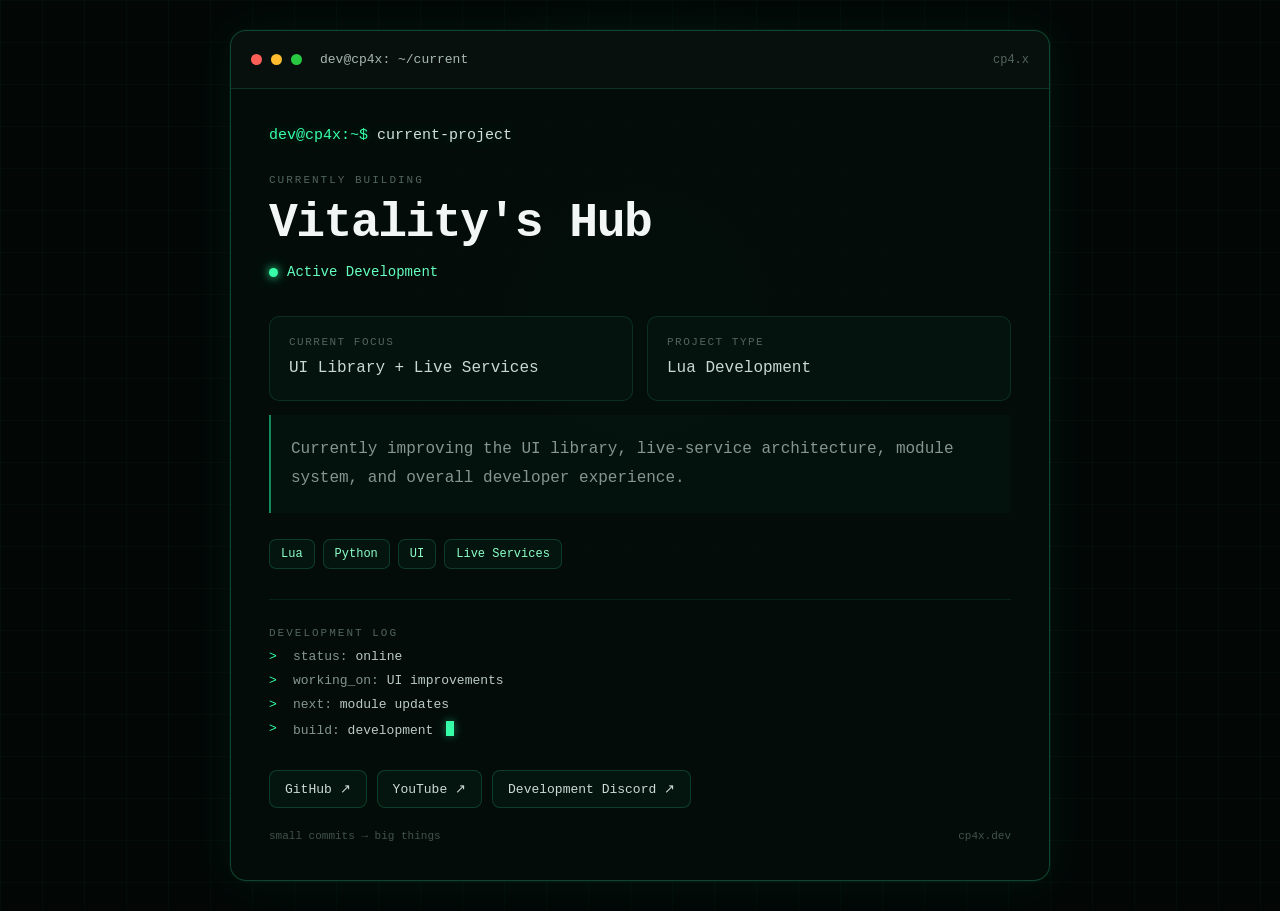
==== index.html @ a3a66a1b "Create index.html" ====
<!DOCTYPE html>
<html lang="en">
<head>
    <meta charset="UTF-8">
    <meta name="viewport" content="width=device-width, initial-scale=1.0">

    <title>cp4x — Currently Building</title>

    <meta
        name="description"
        content="See what cp4x is currently working on."
    >

    <style>
        :root {
            --bg: #020706;
            --panel: rgba(4, 13, 10, 0.94);
            --panel-soft: rgba(7, 22, 17, 0.75);

            --green: #36ffa8;
            --green-bright: #65ffc0;
            --green-muted: #16895b;

            --text: #dce7e3;
            --text-muted: #849690;
            --text-dark: #52645e;

            --border: rgba(54, 255, 168, 0.24);
        }

        * {
            box-sizing: border-box;
        }

        html,
        body {
            margin: 0;
            min-height: 100%;
        }

        body {
            min-height: 100vh;

            display: flex;
            justify-content: center;
            align-items: center;

            padding: 30px;

            background:
                radial-gradient(
                    circle at 50% 35%,
                    rgba(20, 112, 75, 0.13),
                    transparent 38%
                ),
                linear-gradient(
                    rgba(54, 255, 168, 0.025) 1px,
                    transparent 1px
                ),
                linear-gradient(
                    90deg,
                    rgba(54, 255, 168, 0.025) 1px,
                    transparent 1px
                ),
                var(--bg);

            background-size:
                auto,
                42px 42px,
                42px 42px,
                auto;

            color: var(--text);

            font-family:
                "SFMono-Regular",
                Consolas,
                "Liberation Mono",
                Menlo,
                monospace;
        }

        .page {
            width: 100%;
            max-width: 820px;
        }

        .terminal {
            overflow: hidden;

            border: 1px solid var(--border);
            border-radius: 16px;

            background: var(--panel);

            box-shadow:
                0 0 0 1px rgba(54, 255, 168, 0.035),
                0 0 45px rgba(0, 255, 153, 0.06);
        }

        .terminal-header {
            height: 58px;

            display: flex;
            align-items: center;

            padding: 0 20px;

            border-bottom: 1px solid rgba(54, 255, 168, 0.14);

            background: rgba(255, 255, 255, 0.015);
        }

        .window-buttons {
            display: flex;
            gap: 9px;
        }

        .window-button {
            width: 11px;
            height: 11px;

            border-radius: 50%;
        }

        .red {
            background: #ff5f57;
        }

        .yellow {
            background: #febc2e;
        }

        .green-window {
            background: #28c840;
        }

        .terminal-title {
            margin-left: 18px;

            color: #a8b8b2;

            font-size: 13px;
        }

        .version {
            margin-left: auto;

            color: var(--text-dark);

            font-size: 12px;
        }

        .terminal-body {
            padding: 38px;
        }

        .prompt {
            margin-bottom: 30px;

            color: var(--green);

            font-size: 15px;

            text-shadow:
                0 0 10px rgba(54, 255, 168, 0.22);
        }

        .prompt-command {
            color: #d5dfdc;
        }

        .eyebrow {
            margin-bottom: 10px;

            color: var(--text-dark);

            font-size: 11px;

            letter-spacing: 2px;
            text-transform: uppercase;
        }

        .project {
            margin: 0;

            color: #f2f7f5;

            font-size: clamp(30px, 6vw, 48px);

            letter-spacing: -1.5px;
        }

        .status {
            display: inline-flex;
            align-items: center;

            gap: 9px;

            margin-top: 14px;

            color: var(--green-bright);

            font-size: 14px;
        }

        .status-dot {
            width: 9px;
            height: 9px;

            border-radius: 50%;

            background: var(--green);

            box-shadow:
                0 0 8px rgba(54, 255, 168, 0.9),
                0 0 18px rgba(54, 255, 168, 0.35);

            animation: pulse 2.4s ease-in-out infinite;
        }

        .grid {
            display: grid;

            grid-template-columns:
                repeat(2, minmax(0, 1fr));

            gap: 14px;

            margin-top: 34px;
        }

        .card {
            padding: 19px;

            border: 1px solid rgba(54, 255, 168, 0.12);
            border-radius: 10px;

            background: var(--panel-soft);
        }

        .card-title {
            margin-bottom: 8px;

            color: var(--text-dark);

            font-size: 11px;

            letter-spacing: 1.5px;
            text-transform: uppercase;
        }

        .card-value {
            color: #cbd7d2;

            line-height: 1.6;
        }

        .description {
            margin-top: 14px;

            padding: 20px;

            border-left: 2px solid var(--green-muted);

            background: rgba(54, 255, 168, 0.025);

            color: var(--text-muted);

            line-height: 1.8;
        }

        .stack {
            display: flex;
            flex-wrap: wrap;

            gap: 8px;

            margin-top: 26px;
        }

        .tag {
            padding: 7px 11px;

            border: 1px solid rgba(54, 255, 168, 0.17);
            border-radius: 7px;

            background: rgba(54, 255, 168, 0.04);

            color: #8cffc9;

            font-size: 12px;
        }

        .activity {
            margin-top: 30px;

            padding-top: 27px;

            border-top: 1px solid rgba(54, 255, 168, 0.09);
        }

        .activity-line {
            display: flex;

            margin: 9px 0;

            color: var(--text-muted);

            font-size: 13px;
        }

        .activity-prefix {
            width: 24px;

            color: var(--green);
        }

        .activity-value {
            color: #bccac5;
        }

        .links {
            display: flex;
            flex-wrap: wrap;

            gap: 10px;

            margin-top: 32px;
        }

        .link {
            display: inline-flex;
            align-items: center;

            padding: 10px 15px;

            border: 1px solid rgba(54, 255, 168, 0.18);
            border-radius: 8px;

            background: rgba(54, 255, 168, 0.035);

            color: #cddbd6;

            font-size: 13px;

            text-decoration: none;

            transition:
                border-color 0.2s ease,
                background 0.2s ease,
                color 0.2s ease,
                box-shadow 0.2s ease;
        }

        .link:hover {
            border-color: rgba(54, 255, 168, 0.6);

            background: rgba(54, 255, 168, 0.07);

            color: var(--green-bright);

            box-shadow:
                0 0 16px rgba(54, 255, 168, 0.08);
        }

        .footer {
            display: flex;
            justify-content: space-between;

            gap: 20px;

            margin-top: 22px;

            color: #42524d;

            font-size: 11px;
        }

        .cursor {
            display: inline-block;

            width: 8px;
            height: 15px;

            margin-left: 5px;

            vertical-align: -2px;

            background: var(--green);

            box-shadow:
                0 0 8px rgba(54, 255, 168, 0.45);

            animation: blink 1s steps(1) infinite;
        }

        @keyframes blink {
            0%,
            48% {
                opacity: 1;
            }

            49%,
            100% {
                opacity: 0;
            }
        }

        @keyframes pulse {
            0%,
            100% {
                opacity: 0.7;
                transform: scale(0.9);
            }

            50% {
                opacity: 1;
                transform: scale(1.08);
            }
        }

        @media (max-width: 650px) {
            body {
                padding: 16px;
            }

            .terminal-body {
                padding: 25px 20px;
            }

            .grid {
                grid-template-columns: 1fr;
            }

            .footer {
                flex-direction: column;

                gap: 6px;
            }
        }
    </style>
</head>

<body>

<div class="page">

    <main class="terminal">

        <header class="terminal-header">

            <div class="window-buttons">
                <div class="window-button red"></div>
                <div class="window-button yellow"></div>
                <div class="window-button green-window"></div>
            </div>

            <div class="terminal-title">
                dev@cp4x: ~/current
            </div>

            <div class="version">
                cp4.x
            </div>

        </header>


        <section class="terminal-body">

            <div class="prompt">
                dev@cp4x:~$
                <span class="prompt-command">
                    current-project
                </span>
            </div>


            <!-- ========================= -->
            <!-- EDIT YOUR PROJECT HERE    -->
            <!-- ========================= -->

            <div class="eyebrow">
                Currently Building
            </div>

            <h1 class="project">
                Vitality's Hub
            </h1>

            <div class="status">
                <span class="status-dot"></span>
                Active Development
            </div>


            <div class="grid">

                <div class="card">

                    <div class="card-title">
                        Current Focus
                    </div>

                    <div class="card-value">
                        UI Library + Live Services
                    </div>

                </div>


                <div class="card">

                    <div class="card-title">
                        Project Type
                    </div>

                    <div class="card-value">
                        Lua Development
                    </div>

                </div>

            </div>


            <div class="description">
                Currently improving the UI library, live-service
                architecture, module system, and overall developer
                experience.
            </div>


            <div class="stack">

                <span class="tag">
                    Lua
                </span>

                <span class="tag">
                    Python
                </span>

                <span class="tag">
                    UI
                </span>

                <span class="tag">
                    Live Services
                </span>

            </div>


            <div class="activity">

                <div class="eyebrow">
                    Development Log
                </div>


                <div class="activity-line">

                    <span class="activity-prefix">
                        >
                    </span>

                    <span>
                        status:
                        <span class="activity-value">
                            online
                        </span>
                    </span>

                </div>


                <div class="activity-line">

                    <span class="activity-prefix">
                        >
                    </span>

                    <span>
                        working_on:
                        <span class="activity-value">
                            UI improvements
                        </span>
                    </span>

                </div>


                <div class="activity-line">

                    <span class="activity-prefix">
                        >
                    </span>

                    <span>
                        next:
                        <span class="activity-value">
                            module updates
                        </span>
                    </span>

                </div>


                <div class="activity-line">

                    <span class="activity-prefix">
                        >
                    </span>

                    <span>
                        build:
                        <span class="activity-value">
                            development
                        </span>

                        <span class="cursor"></span>
                    </span>

                </div>

            </div>


            <!-- CHANGE THESE LINKS -->

            <div class="links">

                <a
                    class="link"
                    href="https://github.com/cp4x"
                    target="_blank"
                >
                    GitHub ↗
                </a>

                <a
                    class="link"
                    href="https://www.youtube.com/@cp4x"
                    target="_blank"
                >
                    YouTube ↗
                </a>

                <a
                    class="link"
                    href="#"
                    target="_blank"
                >
                    Development Discord ↗
                </a>

            </div>


            <div class="footer">

                <span>
                    small commits → big things
                </span>

                <span>
                    cp4x.dev
                </span>

            </div>

        </section>

    </main>

</div>

</body>
</html>
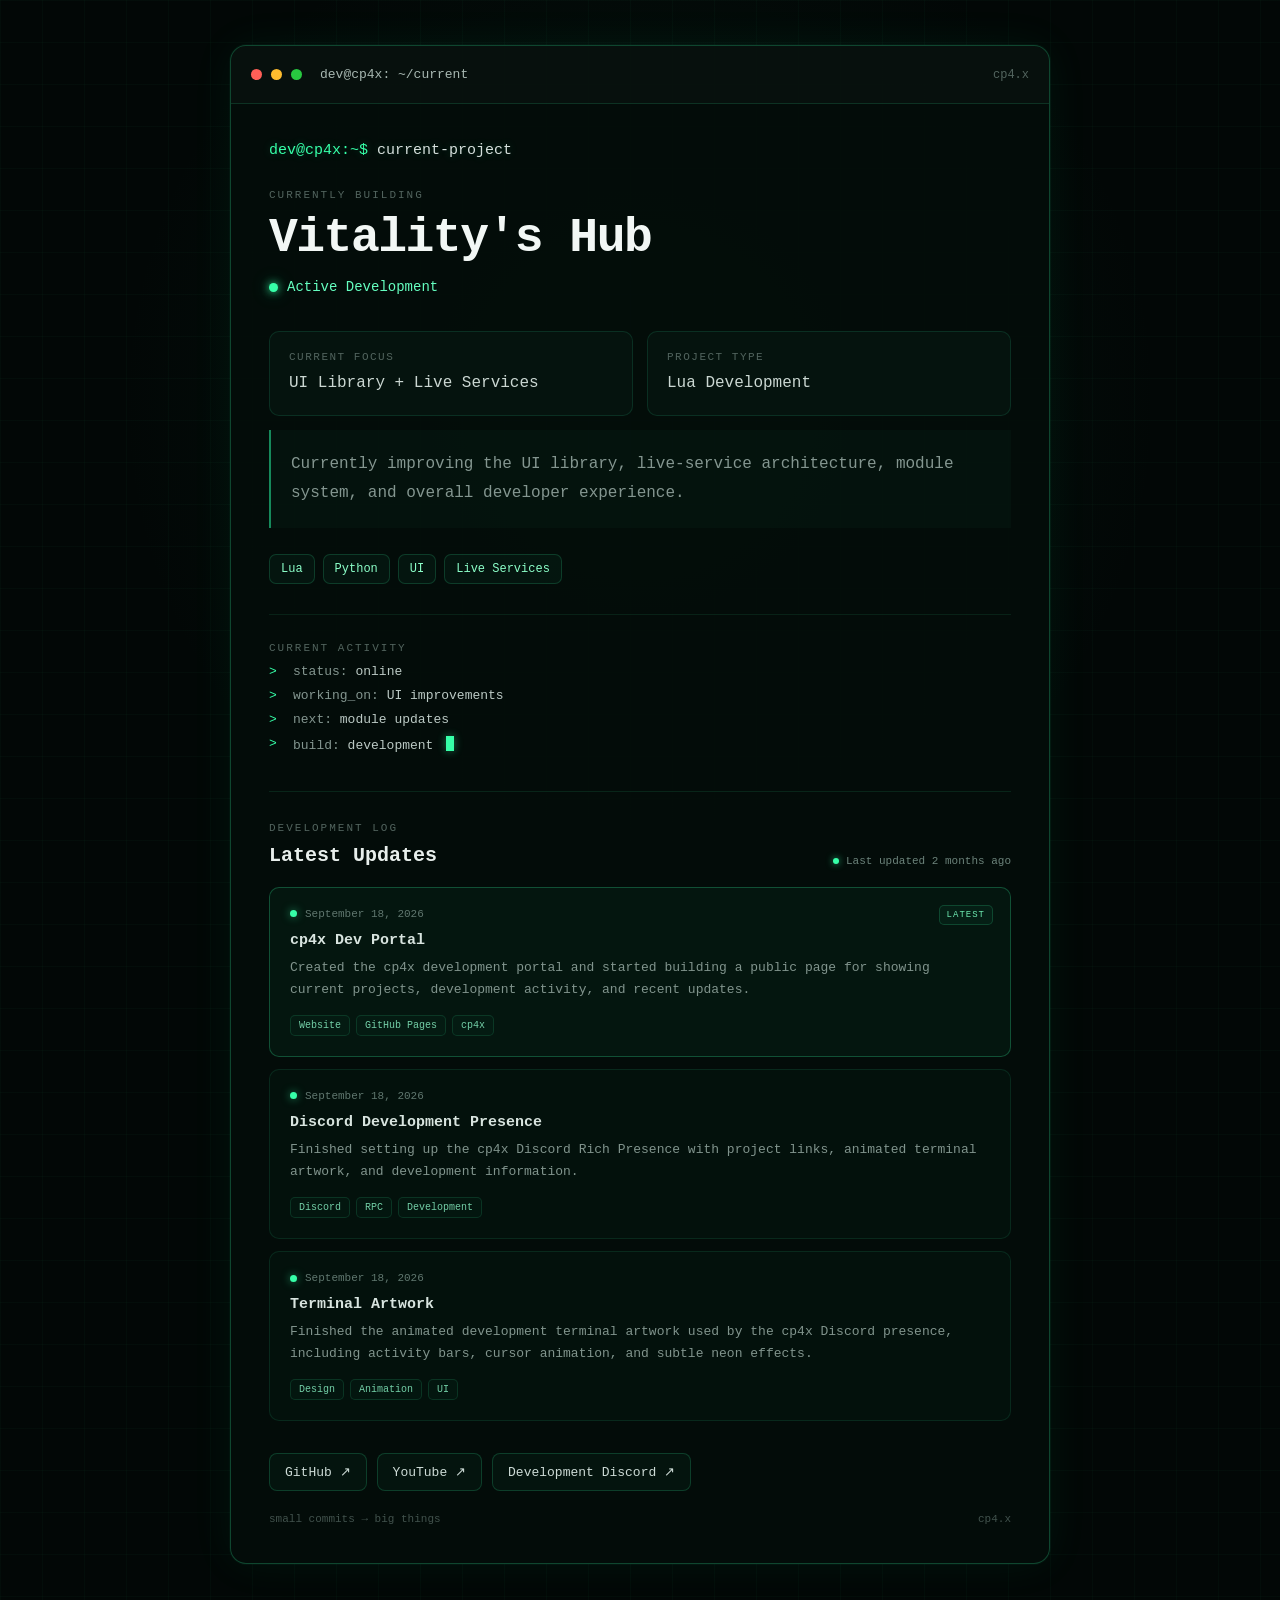
==== commit 075023ed: "Update index.html" ====
--- a/index.html
+++ b/index.html
@@ -43,13 +43,13 @@
 
             display: flex;
             justify-content: center;
-            align-items: center;
-
-            padding: 30px;
+            align-items: flex-start;
+
+            padding: 45px 30px;
 
             background:
                 radial-gradient(
-                    circle at 50% 35%,
+                    circle at 50% 25%,
                     rgba(20, 112, 75, 0.13),
                     transparent 38%
                 ),
@@ -320,6 +320,194 @@
             color: #bccac5;
         }
 
+        /* ========================= */
+        /* DEVELOPMENT LOG           */
+        /* ========================= */
+
+        .devlog {
+            margin-top: 38px;
+
+            padding-top: 30px;
+
+            border-top: 1px solid rgba(54, 255, 168, 0.10);
+        }
+
+        .devlog-header {
+            display: flex;
+            justify-content: space-between;
+            align-items: flex-end;
+
+            gap: 20px;
+
+            margin-bottom: 20px;
+        }
+
+        .devlog-heading {
+            margin: 5px 0 0;
+
+            color: #e8efec;
+
+            font-size: 20px;
+            font-weight: 600;
+        }
+
+        .last-updated {
+            display: flex;
+            align-items: center;
+
+            gap: 7px;
+
+            color: #6c837b;
+
+            font-size: 11px;
+
+            white-space: nowrap;
+        }
+
+        .last-updated-dot {
+            width: 6px;
+            height: 6px;
+
+            border-radius: 50%;
+
+            background: var(--green);
+
+            box-shadow:
+                0 0 7px rgba(54, 255, 168, 0.7);
+        }
+
+        .log-list {
+            display: flex;
+            flex-direction: column;
+
+            gap: 12px;
+        }
+
+        .log-entry {
+            position: relative;
+
+            padding: 20px;
+
+            border: 1px solid rgba(54, 255, 168, 0.10);
+            border-radius: 10px;
+
+            background: rgba(54, 255, 168, 0.022);
+
+            transition:
+                border-color 0.2s ease,
+                background 0.2s ease,
+                transform 0.2s ease;
+        }
+
+        .log-entry:first-child {
+            border-color: rgba(54, 255, 168, 0.25);
+
+            background: rgba(54, 255, 168, 0.045);
+        }
+
+        .log-entry:first-child::before {
+            content: "LATEST";
+
+            position: absolute;
+
+            top: 17px;
+            right: 17px;
+
+            padding: 4px 7px;
+
+            border: 1px solid rgba(54, 255, 168, 0.18);
+            border-radius: 5px;
+
+            color: #6eeab1;
+
+            background: rgba(54, 255, 168, 0.04);
+
+            font-size: 9px;
+
+            letter-spacing: 1px;
+        }
+
+        .log-entry:hover {
+            border-color: rgba(54, 255, 168, 0.23);
+
+            background: rgba(54, 255, 168, 0.04);
+
+            transform: translateY(-1px);
+        }
+
+        .log-line {
+            display: flex;
+            align-items: center;
+
+            gap: 8px;
+
+            margin-bottom: 12px;
+
+            color: #60776f;
+
+            font-size: 11px;
+        }
+
+        .log-dot {
+            width: 7px;
+            height: 7px;
+
+            flex: 0 0 auto;
+
+            border-radius: 50%;
+
+            background: #36ffa8;
+
+            box-shadow:
+                0 0 8px rgba(54, 255, 168, 0.55);
+        }
+
+        .log-entry h3 {
+            margin: 0 0 8px;
+
+            padding-right: 55px;
+
+            color: #d8e4df;
+
+            font-size: 15px;
+        }
+
+        .log-entry p {
+            margin: 0;
+
+            color: #81948d;
+
+            font-size: 13px;
+
+            line-height: 1.7;
+        }
+
+        .log-tags {
+            display: flex;
+            flex-wrap: wrap;
+
+            gap: 6px;
+
+            margin-top: 14px;
+        }
+
+        .log-tags span {
+            padding: 4px 8px;
+
+            border: 1px solid rgba(54, 255, 168, 0.13);
+            border-radius: 5px;
+
+            background: rgba(54, 255, 168, 0.025);
+
+            color: #73cfa7;
+
+            font-size: 10px;
+        }
+
+        /* ========================= */
+        /* LINKS                     */
+        /* ========================= */
+
         .links {
             display: flex;
             flex-wrap: wrap;
@@ -433,6 +621,13 @@
                 grid-template-columns: 1fr;
             }
 
+            .devlog-header {
+                align-items: flex-start;
+                flex-direction: column;
+
+                gap: 8px;
+            }
+
             .footer {
                 flex-direction: column;
 
@@ -553,10 +748,14 @@
             </div>
 
 
+            <!-- ========================= -->
+            <!-- CURRENT ACTIVITY          -->
+            <!-- ========================= -->
+
             <div class="activity">
 
                 <div class="eyebrow">
-                    Development Log
+                    Current Activity
                 </div>
 
 
@@ -628,7 +827,188 @@
             </div>
 
 
-            <!-- CHANGE THESE LINKS -->
+            <!-- ========================= -->
+            <!-- DEVELOPMENT LOG           -->
+            <!-- ========================= -->
+
+            <section class="devlog">
+
+                <div class="devlog-header">
+
+                    <div>
+
+                        <div class="eyebrow">
+                            Development Log
+                        </div>
+
+                        <h2 class="devlog-heading">
+                            Latest Updates
+                        </h2>
+
+                    </div>
+
+                    <div
+                        id="last-updated"
+                        class="last-updated"
+                    >
+                        <span class="last-updated-dot"></span>
+
+                        <span id="last-updated-text">
+                            Last updated...
+                        </span>
+                    </div>
+
+                </div>
+
+
+                <div class="log-list">
+
+
+                    <!-- ======================================== -->
+                    <!-- ADD YOUR NEWEST UPDATE ABOVE THE OTHERS  -->
+                    <!-- ======================================== -->
+
+                    <article class="log-entry">
+
+                        <div class="log-line">
+
+                            <span class="log-dot"></span>
+
+                            <!--
+                                CHANGE THIS DATETIME WHEN YOU POST
+                                A NEW UPDATE.
+
+                                FORMAT:
+                                YYYY-MM-DDTHH:MM:SS-04:00
+                            -->
+
+                            <time datetime="2026-09-18T11:00:00-04:00">
+                                September 18, 2026
+                            </time>
+
+                        </div>
+
+                        <h3>
+                            cp4x Dev Portal
+                        </h3>
+
+                        <p>
+                            Created the cp4x development portal and
+                            started building a public page for showing
+                            current projects, development activity, and
+                            recent updates.
+                        </p>
+
+                        <div class="log-tags">
+
+                            <span>
+                                Website
+                            </span>
+
+                            <span>
+                                GitHub Pages
+                            </span>
+
+                            <span>
+                                cp4x
+                            </span>
+
+                        </div>
+
+                    </article>
+
+
+                    <article class="log-entry">
+
+                        <div class="log-line">
+
+                            <span class="log-dot"></span>
+
+                            <time datetime="2026-09-18T10:15:00-04:00">
+                                September 18, 2026
+                            </time>
+
+                        </div>
+
+                        <h3>
+                            Discord Development Presence
+                        </h3>
+
+                        <p>
+                            Finished setting up the cp4x Discord Rich
+                            Presence with project links, animated terminal
+                            artwork, and development information.
+                        </p>
+
+                        <div class="log-tags">
+
+                            <span>
+                                Discord
+                            </span>
+
+                            <span>
+                                RPC
+                            </span>
+
+                            <span>
+                                Development
+                            </span>
+
+                        </div>
+
+                    </article>
+
+
+                    <article class="log-entry">
+
+                        <div class="log-line">
+
+                            <span class="log-dot"></span>
+
+                            <time datetime="2026-09-18T09:30:00-04:00">
+                                September 18, 2026
+                            </time>
+
+                        </div>
+
+                        <h3>
+                            Terminal Artwork
+                        </h3>
+
+                        <p>
+                            Finished the animated development terminal
+                            artwork used by the cp4x Discord presence,
+                            including activity bars, cursor animation,
+                            and subtle neon effects.
+                        </p>
+
+                        <div class="log-tags">
+
+                            <span>
+                                Design
+                            </span>
+
+                            <span>
+                                Animation
+                            </span>
+
+                            <span>
+                                UI
+                            </span>
+
+                        </div>
+
+                    </article>
+
+
+                </div>
+
+            </section>
+
+
+            <!-- ========================= -->
+            <!-- LINKS                     -->
+            <!-- ========================= -->
 
             <div class="links">
 
@@ -636,22 +1016,27 @@
                     class="link"
                     href="https://github.com/cp4x"
                     target="_blank"
+                    rel="noopener noreferrer"
                 >
                     GitHub ↗
                 </a>
 
+
                 <a
                     class="link"
-                    href="https://www.youtube.com/@cp4x"
+                    href="https://www.youtube.com/@cp4.x"
                     target="_blank"
+                    rel="noopener noreferrer"
                 >
                     YouTube ↗
                 </a>
 
+
                 <a
                     class="link"
-                    href="#"
+                    href="https://discord.gg/mes2W7prwf"
                     target="_blank"
+                    rel="noopener noreferrer"
                 >
                     Development Discord ↗
                 </a>
@@ -666,7 +1051,7 @@
                 </span>
 
                 <span>
-                    cp4x.dev
+                    cp4.x
                 </span>
 
             </div>
@@ -676,6 +1061,205 @@
     </main>
 
 </div>
+
+
+<script>
+(function () {
+
+    const updatedText =
+        document.getElementById(
+            "last-updated-text"
+        );
+
+    /*
+        The FIRST .log-entry is treated
+        as your newest development update.
+    */
+
+    const newestTime =
+        document.querySelector(
+            ".log-entry time"
+        );
+
+
+    if (!updatedText || !newestTime) {
+        return;
+    }
+
+
+    const datetime =
+        newestTime.getAttribute(
+            "datetime"
+        );
+
+
+    const updatedAt =
+        new Date(datetime);
+
+
+    function formatRelativeTime(date) {
+
+        const now =
+            new Date();
+
+
+        let seconds =
+            Math.floor(
+                (now.getTime() - date.getTime()) / 1000
+            );
+
+
+        /*
+            Prevent future timestamps
+            from displaying negative time.
+        */
+
+        if (seconds < 0) {
+            seconds = 0;
+        }
+
+
+        if (seconds < 5) {
+            return "just now";
+        }
+
+
+        if (seconds < 60) {
+
+            return (
+                seconds +
+                " second" +
+                (seconds === 1 ? "" : "s") +
+                " ago"
+            );
+
+        }
+
+
+        const minutes =
+            Math.floor(
+                seconds / 60
+            );
+
+
+        if (minutes < 60) {
+
+            return (
+                minutes +
+                " minute" +
+                (minutes === 1 ? "" : "s") +
+                " ago"
+            );
+
+        }
+
+
+        const hours =
+            Math.floor(
+                minutes / 60
+            );
+
+
+        if (hours < 24) {
+
+            return (
+                hours +
+                " hour" +
+                (hours === 1 ? "" : "s") +
+                " ago"
+            );
+
+        }
+
+
+        const days =
+            Math.floor(
+                hours / 24
+            );
+
+
+        if (days === 1) {
+            return "yesterday";
+        }
+
+
+        if (days < 30) {
+
+            return (
+                days +
+                " days ago"
+            );
+
+        }
+
+
+        const months =
+            Math.floor(
+                days / 30
+            );
+
+
+        if (months < 12) {
+
+            return (
+                months +
+                " month" +
+                (months === 1 ? "" : "s") +
+                " ago"
+            );
+
+        }
+
+
+        const years =
+            Math.floor(
+                days / 365
+            );
+
+
+        return (
+            years +
+            " year" +
+            (years === 1 ? "" : "s") +
+            " ago"
+        );
+
+    }
+
+
+    function updateTimestamp() {
+
+        updatedText.textContent =
+            "Last updated " +
+            formatRelativeTime(
+                updatedAt
+            );
+
+        updatedText.title =
+            updatedAt.toLocaleString();
+
+    }
+
+
+    /*
+        Update immediately.
+    */
+
+    updateTimestamp();
+
+
+    /*
+        Refresh every second so the
+        seconds counter updates live.
+    */
+
+    setInterval(
+        updateTimestamp,
+        1000
+    );
+
+})();
+</script>
 
 </body>
 </html>
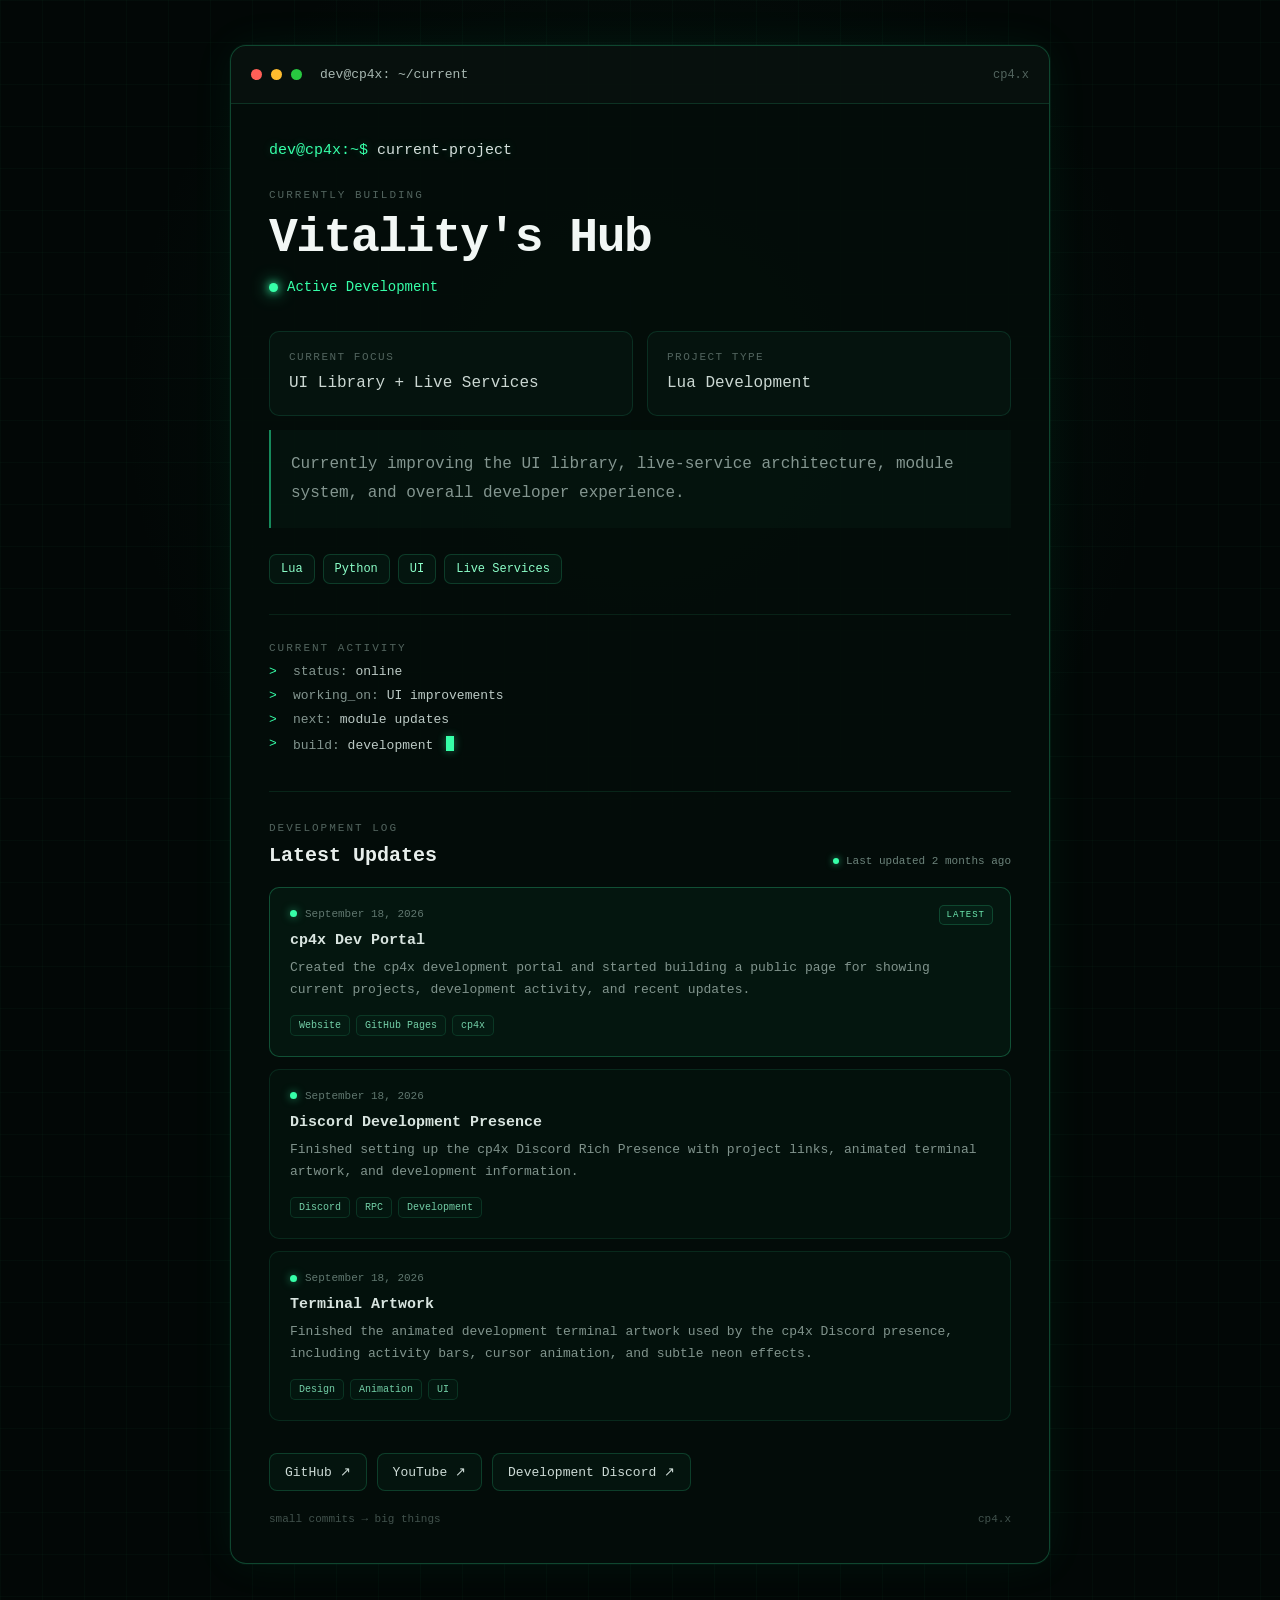
==== commit 4a703823: "Update index.html" ====
--- a/index.html
+++ b/index.html
@@ -2,7 +2,11 @@
 <html lang="en">
 <head>
     <meta charset="UTF-8">
-    <meta name="viewport" content="width=device-width, initial-scale=1.0">
+
+    <meta
+        name="viewport"
+        content="width=device-width, initial-scale=1.0"
+    >
 
     <title>cp4x — Currently Building</title>
 
@@ -14,12 +18,17 @@
     <style>
         :root {
             --bg: #020706;
+
             --panel: rgba(4, 13, 10, 0.94);
             --panel-soft: rgba(7, 22, 17, 0.75);
 
-            --green: #36ffa8;
-            --green-bright: #65ffc0;
-            --green-muted: #16895b;
+            --accent: #36ffa8;
+            --accent-bright: #65ffc0;
+            --accent-muted: #16895b;
+
+            --status-color: #36ffa8;
+
+            --cursor-color: #36ffa8;
 
             --text: #dce7e3;
             --text-muted: #849690;
@@ -28,15 +37,18 @@
             --border: rgba(54, 255, 168, 0.24);
         }
 
+
         * {
             box-sizing: border-box;
         }
+
 
         html,
         body {
             margin: 0;
             min-height: 100%;
         }
+
 
         body {
             min-height: 100vh;
@@ -80,23 +92,142 @@
                 monospace;
         }
 
+
+        /* ============================= */
+        /* CUSTOM CURSOR                 */
+        /* ============================= */
+
+        body.custom-cursor-enabled,
+        body.custom-cursor-enabled * {
+            cursor: none !important;
+        }
+
+
+        .custom-cursor {
+            position: fixed;
+
+            top: 0;
+            left: 0;
+
+            width: 8px;
+            height: 8px;
+
+            border-radius: 50%;
+
+            background: var(--cursor-color);
+
+            box-shadow:
+                0 0 5px var(--cursor-color),
+                0 0 10px var(--cursor-color),
+                0 0 18px var(--cursor-color);
+
+            pointer-events: none;
+
+            z-index: 999999;
+
+            transform:
+                translate(-50%, -50%);
+
+            opacity: 0;
+
+            transition:
+                width 0.15s ease,
+                height 0.15s ease,
+                opacity 0.15s ease;
+        }
+
+
+        .custom-cursor-ring {
+            position: fixed;
+
+            top: 0;
+            left: 0;
+
+            width: 28px;
+            height: 28px;
+
+            border-radius: 50%;
+
+            border: 1px solid var(--cursor-color);
+
+            box-shadow:
+                0 0 8px rgba(54, 255, 168, 0.25),
+                inset 0 0 8px rgba(54, 255, 168, 0.08);
+
+            pointer-events: none;
+
+            z-index: 999998;
+
+            transform:
+                translate(-50%, -50%);
+
+            opacity: 0;
+
+            transition:
+                width 0.18s ease,
+                height 0.18s ease,
+                opacity 0.15s ease,
+                border-color 0.15s ease;
+        }
+
+
+        .custom-cursor.hovering {
+            width: 10px;
+            height: 10px;
+        }
+
+
+        .custom-cursor-ring.hovering {
+            width: 42px;
+            height: 42px;
+
+            opacity: 0.75;
+        }
+
+
+        @media (pointer: coarse) {
+            .custom-cursor,
+            .custom-cursor-ring {
+                display: none !important;
+            }
+
+            body.custom-cursor-enabled,
+            body.custom-cursor-enabled * {
+                cursor: auto !important;
+            }
+        }
+
+
+        /* ============================= */
+        /* PAGE                          */
+        /* ============================= */
+
         .page {
             width: 100%;
             max-width: 820px;
         }
 
+
         .terminal {
             overflow: hidden;
 
-            border: 1px solid var(--border);
+            border:
+                1px solid
+                var(--border);
+
             border-radius: 16px;
 
-            background: var(--panel);
+            background:
+                var(--panel);
 
             box-shadow:
-                0 0 0 1px rgba(54, 255, 168, 0.035),
-                0 0 45px rgba(0, 255, 153, 0.06);
-        }
+                0 0 0 1px
+                    rgba(54, 255, 168, 0.035),
+
+                0 0 45px
+                    rgba(0, 255, 153, 0.06);
+        }
+
 
         .terminal-header {
             height: 58px;
@@ -104,17 +235,24 @@
             display: flex;
             align-items: center;
 
-            padding: 0 20px;
-
-            border-bottom: 1px solid rgba(54, 255, 168, 0.14);
-
-            background: rgba(255, 255, 255, 0.015);
-        }
+            padding:
+                0 20px;
+
+            border-bottom:
+                1px solid
+                rgba(54, 255, 168, 0.14);
+
+            background:
+                rgba(255, 255, 255, 0.015);
+        }
+
 
         .window-buttons {
             display: flex;
+
             gap: 9px;
         }
+
 
         .window-button {
             width: 11px;
@@ -123,18 +261,22 @@
             border-radius: 50%;
         }
 
+
         .red {
             background: #ff5f57;
         }
 
+
         .yellow {
             background: #febc2e;
         }
 
+
         .green-window {
             background: #28c840;
         }
 
+
         .terminal-title {
             margin-left: 18px;
 
@@ -143,53 +285,76 @@
             font-size: 13px;
         }
 
+
         .version {
             margin-left: auto;
 
-            color: var(--text-dark);
+            color:
+                var(--text-dark);
 
             font-size: 12px;
         }
+
 
         .terminal-body {
             padding: 38px;
         }
 
+
         .prompt {
             margin-bottom: 30px;
 
-            color: var(--green);
+            color:
+                var(--accent);
 
             font-size: 15px;
 
             text-shadow:
-                0 0 10px rgba(54, 255, 168, 0.22);
-        }
+                0 0 10px
+                rgba(54, 255, 168, 0.22);
+        }
+
 
         .prompt-command {
             color: #d5dfdc;
         }
 
+
         .eyebrow {
             margin-bottom: 10px;
 
-            color: var(--text-dark);
+            color:
+                var(--text-dark);
 
             font-size: 11px;
 
             letter-spacing: 2px;
-            text-transform: uppercase;
-        }
+
+            text-transform:
+                uppercase;
+        }
+
 
         .project {
             margin: 0;
 
             color: #f2f7f5;
 
-            font-size: clamp(30px, 6vw, 48px);
-
-            letter-spacing: -1.5px;
-        }
+            font-size:
+                clamp(
+                    30px,
+                    6vw,
+                    48px
+                );
+
+            letter-spacing:
+                -1.5px;
+        }
+
+
+        /* ============================= */
+        /* STATUS                        */
+        /* ============================= */
 
         .status {
             display: inline-flex;
@@ -199,10 +364,12 @@
 
             margin-top: 14px;
 
-            color: var(--green-bright);
+            color:
+                var(--status-color);
 
             font-size: 14px;
         }
+
 
         .status-dot {
             width: 9px;
@@ -210,45 +377,66 @@
 
             border-radius: 50%;
 
-            background: var(--green);
+            background:
+                var(--status-color);
 
             box-shadow:
-                0 0 8px rgba(54, 255, 168, 0.9),
-                0 0 18px rgba(54, 255, 168, 0.35);
-
-            animation: pulse 2.4s ease-in-out infinite;
-        }
+                0 0 8px
+                    var(--status-color),
+
+                0 0 18px
+                    var(--status-color);
+
+            animation:
+                pulse 2.4s
+                ease-in-out infinite;
+        }
+
 
         .grid {
             display: grid;
 
             grid-template-columns:
-                repeat(2, minmax(0, 1fr));
+                repeat(
+                    2,
+                    minmax(0, 1fr)
+                );
 
             gap: 14px;
 
             margin-top: 34px;
         }
+
 
         .card {
             padding: 19px;
 
-            border: 1px solid rgba(54, 255, 168, 0.12);
+            border:
+                1px solid
+                rgba(54, 255, 168, 0.12);
+
             border-radius: 10px;
 
-            background: var(--panel-soft);
-        }
+            background:
+                var(--panel-soft);
+        }
+
 
         .card-title {
             margin-bottom: 8px;
 
-            color: var(--text-dark);
+            color:
+                var(--text-dark);
 
             font-size: 11px;
 
-            letter-spacing: 1.5px;
-            text-transform: uppercase;
-        }
+            letter-spacing:
+                1.5px;
+
+            text-transform:
+                uppercase;
+        }
+
 
         .card-value {
             color: #cbd7d2;
@@ -256,19 +444,25 @@
             line-height: 1.6;
         }
 
+
         .description {
             margin-top: 14px;
 
             padding: 20px;
 
-            border-left: 2px solid var(--green-muted);
-
-            background: rgba(54, 255, 168, 0.025);
-
-            color: var(--text-muted);
+            border-left:
+                2px solid
+                var(--accent-muted);
+
+            background:
+                rgba(54, 255, 168, 0.025);
+
+            color:
+                var(--text-muted);
 
             line-height: 1.8;
         }
+
 
         .stack {
             display: flex;
@@ -279,80 +473,137 @@
             margin-top: 26px;
         }
 
+
         .tag {
-            padding: 7px 11px;
-
-            border: 1px solid rgba(54, 255, 168, 0.17);
+            padding:
+                7px 11px;
+
+            border:
+                1px solid
+                rgba(54, 255, 168, 0.17);
+
             border-radius: 7px;
 
-            background: rgba(54, 255, 168, 0.04);
+            background:
+                rgba(54, 255, 168, 0.04);
 
             color: #8cffc9;
 
             font-size: 12px;
         }
+
+
+        /* ============================= */
+        /* CURRENT ACTIVITY              */
+        /* ============================= */
 
         .activity {
             margin-top: 30px;
 
             padding-top: 27px;
 
-            border-top: 1px solid rgba(54, 255, 168, 0.09);
-        }
+            border-top:
+                1px solid
+                rgba(54, 255, 168, 0.09);
+        }
+
 
         .activity-line {
             display: flex;
 
-            margin: 9px 0;
-
-            color: var(--text-muted);
+            margin:
+                9px 0;
+
+            color:
+                var(--text-muted);
 
             font-size: 13px;
         }
+
 
         .activity-prefix {
             width: 24px;
 
-            color: var(--green);
-        }
+            color:
+                var(--accent);
+        }
+
 
         .activity-value {
             color: #bccac5;
         }
 
-        /* ========================= */
-        /* DEVELOPMENT LOG           */
-        /* ========================= */
+
+        .cursor {
+            display: inline-block;
+
+            width: 8px;
+            height: 15px;
+
+            margin-left: 5px;
+
+            vertical-align:
+                -2px;
+
+            background:
+                var(--accent);
+
+            box-shadow:
+                0 0 8px
+                rgba(54, 255, 168, 0.45);
+
+            animation:
+                blink 1s
+                steps(1)
+                infinite;
+        }
+
+
+        /* ============================= */
+        /* DEVELOPMENT LOG               */
+        /* ============================= */
 
         .devlog {
             margin-top: 38px;
 
             padding-top: 30px;
 
-            border-top: 1px solid rgba(54, 255, 168, 0.10);
-        }
+            border-top:
+                1px solid
+                rgba(54, 255, 168, 0.10);
+        }
+
 
         .devlog-header {
             display: flex;
-            justify-content: space-between;
-            align-items: flex-end;
+
+            justify-content:
+                space-between;
+
+            align-items:
+                flex-end;
 
             gap: 20px;
 
             margin-bottom: 20px;
         }
 
+
         .devlog-heading {
-            margin: 5px 0 0;
+            margin:
+                5px 0 0;
 
             color: #e8efec;
 
             font-size: 20px;
+
             font-weight: 600;
         }
+
 
         .last-updated {
             display: flex;
+
             align-items: center;
 
             gap: 7px;
@@ -363,6 +614,7 @@
 
             white-space: nowrap;
         }
+
 
         .last-updated-dot {
             width: 6px;
@@ -370,28 +622,38 @@
 
             border-radius: 50%;
 
-            background: var(--green);
+            background:
+                var(--accent);
 
             box-shadow:
-                0 0 7px rgba(54, 255, 168, 0.7);
-        }
+                0 0 7px
+                rgba(54, 255, 168, 0.7);
+        }
+
 
         .log-list {
             display: flex;
-            flex-direction: column;
+
+            flex-direction:
+                column;
 
             gap: 12px;
         }
+
 
         .log-entry {
             position: relative;
 
             padding: 20px;
 
-            border: 1px solid rgba(54, 255, 168, 0.10);
+            border:
+                1px solid
+                rgba(54, 255, 168, 0.10);
+
             border-radius: 10px;
 
-            background: rgba(54, 255, 168, 0.022);
+            background:
+                rgba(54, 255, 168, 0.022);
 
             transition:
                 border-color 0.2s ease,
@@ -399,11 +661,15 @@
                 transform 0.2s ease;
         }
 
+
         .log-entry:first-child {
-            border-color: rgba(54, 255, 168, 0.25);
-
-            background: rgba(54, 255, 168, 0.045);
-        }
+            border-color:
+                rgba(54, 255, 168, 0.25);
+
+            background:
+                rgba(54, 255, 168, 0.045);
+        }
+
 
         .log-entry:first-child::before {
             content: "LATEST";
@@ -413,30 +679,41 @@
             top: 17px;
             right: 17px;
 
-            padding: 4px 7px;
-
-            border: 1px solid rgba(54, 255, 168, 0.18);
+            padding:
+                4px 7px;
+
+            border:
+                1px solid
+                rgba(54, 255, 168, 0.18);
+
             border-radius: 5px;
 
             color: #6eeab1;
 
-            background: rgba(54, 255, 168, 0.04);
+            background:
+                rgba(54, 255, 168, 0.04);
 
             font-size: 9px;
 
             letter-spacing: 1px;
         }
 
+
         .log-entry:hover {
-            border-color: rgba(54, 255, 168, 0.23);
-
-            background: rgba(54, 255, 168, 0.04);
-
-            transform: translateY(-1px);
-        }
+            border-color:
+                rgba(54, 255, 168, 0.23);
+
+            background:
+                rgba(54, 255, 168, 0.04);
+
+            transform:
+                translateY(-1px);
+        }
+
 
         .log-line {
             display: flex;
+
             align-items: center;
 
             gap: 8px;
@@ -447,23 +724,29 @@
 
             font-size: 11px;
         }
+
 
         .log-dot {
             width: 7px;
             height: 7px;
 
-            flex: 0 0 auto;
+            flex:
+                0 0 auto;
 
             border-radius: 50%;
 
-            background: #36ffa8;
+            background:
+                var(--accent);
 
             box-shadow:
-                0 0 8px rgba(54, 255, 168, 0.55);
-        }
+                0 0 8px
+                rgba(54, 255, 168, 0.55);
+        }
+
 
         .log-entry h3 {
-            margin: 0 0 8px;
+            margin:
+                0 0 8px;
 
             padding-right: 55px;
 
@@ -471,6 +754,7 @@
 
             font-size: 15px;
         }
+
 
         .log-entry p {
             margin: 0;
@@ -482,8 +766,10 @@
             line-height: 1.7;
         }
 
+
         .log-tags {
             display: flex;
+
             flex-wrap: wrap;
 
             gap: 6px;
@@ -491,22 +777,29 @@
             margin-top: 14px;
         }
 
+
         .log-tags span {
-            padding: 4px 8px;
-
-            border: 1px solid rgba(54, 255, 168, 0.13);
+            padding:
+                4px 8px;
+
+            border:
+                1px solid
+                rgba(54, 255, 168, 0.13);
+
             border-radius: 5px;
 
-            background: rgba(54, 255, 168, 0.025);
+            background:
+                rgba(54, 255, 168, 0.025);
 
             color: #73cfa7;
 
             font-size: 10px;
         }
 
-        /* ========================= */
-        /* LINKS                     */
-        /* ========================= */
+
+        /* ============================= */
+        /* LINKS                         */
+        /* ============================= */
 
         .links {
             display: flex;
@@ -517,16 +810,23 @@
             margin-top: 32px;
         }
 
+
         .link {
             display: inline-flex;
+
             align-items: center;
 
-            padding: 10px 15px;
-
-            border: 1px solid rgba(54, 255, 168, 0.18);
+            padding:
+                10px 15px;
+
+            border:
+                1px solid
+                rgba(54, 255, 168, 0.18);
+
             border-radius: 8px;
 
-            background: rgba(54, 255, 168, 0.035);
+            background:
+                rgba(54, 255, 168, 0.035);
 
             color: #cddbd6;
 
@@ -541,20 +841,28 @@
                 box-shadow 0.2s ease;
         }
 
+
         .link:hover {
-            border-color: rgba(54, 255, 168, 0.6);
-
-            background: rgba(54, 255, 168, 0.07);
-
-            color: var(--green-bright);
+            border-color:
+                rgba(54, 255, 168, 0.6);
+
+            background:
+                rgba(54, 255, 168, 0.07);
+
+            color:
+                var(--accent-bright);
 
             box-shadow:
-                0 0 16px rgba(54, 255, 168, 0.08);
-        }
+                0 0 16px
+                rgba(54, 255, 168, 0.08);
+        }
+
 
         .footer {
             display: flex;
-            justify-content: space-between;
+
+            justify-content:
+                space-between;
 
             gap: 20px;
 
@@ -565,23 +873,6 @@
             font-size: 11px;
         }
 
-        .cursor {
-            display: inline-block;
-
-            width: 8px;
-            height: 15px;
-
-            margin-left: 5px;
-
-            vertical-align: -2px;
-
-            background: var(--green);
-
-            box-shadow:
-                0 0 8px rgba(54, 255, 168, 0.45);
-
-            animation: blink 1s steps(1) infinite;
-        }
 
         @keyframes blink {
             0%,
@@ -595,18 +886,24 @@
             }
         }
 
+
         @keyframes pulse {
             0%,
             100% {
                 opacity: 0.7;
-                transform: scale(0.9);
+
+                transform:
+                    scale(0.9);
             }
 
             50% {
                 opacity: 1;
-                transform: scale(1.08);
+
+                transform:
+                    scale(1.08);
             }
         }
+
 
         @media (max-width: 650px) {
             body {
@@ -614,22 +911,28 @@
             }
 
             .terminal-body {
-                padding: 25px 20px;
+                padding:
+                    25px 20px;
             }
 
             .grid {
-                grid-template-columns: 1fr;
+                grid-template-columns:
+                    1fr;
             }
 
             .devlog-header {
-                align-items: flex-start;
-                flex-direction: column;
+                align-items:
+                    flex-start;
+
+                flex-direction:
+                    column;
 
                 gap: 8px;
             }
 
             .footer {
-                flex-direction: column;
+                flex-direction:
+                    column;
 
                 gap: 6px;
             }
@@ -637,8 +940,23 @@
     </style>
 </head>
 
+
 <body>
 
+
+<!-- CUSTOM CURSOR -->
+
+<div
+    id="customCursor"
+    class="custom-cursor"
+></div>
+
+<div
+    id="customCursorRing"
+    class="custom-cursor-ring"
+></div>
+
+
 <div class="page">
 
     <main class="terminal">
@@ -646,18 +964,26 @@
         <header class="terminal-header">
 
             <div class="window-buttons">
+
                 <div class="window-button red"></div>
+
                 <div class="window-button yellow"></div>
+
                 <div class="window-button green-window"></div>
+
             </div>
 
-            <div class="terminal-title">
-                dev@cp4x: ~/current
-            </div>
-
-            <div class="version">
-                cp4.x
-            </div>
+
+            <div
+                id="terminalTitle"
+                class="terminal-title"
+            ></div>
+
+
+            <div
+                id="version"
+                class="version"
+            ></div>
 
         </header>
 
@@ -665,28 +991,33 @@
         <section class="terminal-body">
 
             <div class="prompt">
-                dev@cp4x:~$
+
+                <span id="promptUser"></span>
+
                 <span class="prompt-command">
                     current-project
                 </span>
+
             </div>
 
-
-            <!-- ========================= -->
-            <!-- EDIT YOUR PROJECT HERE    -->
-            <!-- ========================= -->
 
             <div class="eyebrow">
                 Currently Building
             </div>
 
-            <h1 class="project">
-                Vitality's Hub
-            </h1>
+
+            <h1
+                id="projectName"
+                class="project"
+            ></h1>
+
 
             <div class="status">
+
                 <span class="status-dot"></span>
-                Active Development
+
+                <span id="statusText"></span>
+
             </div>
 
 
@@ -698,9 +1029,10 @@
                         Current Focus
                     </div>
 
-                    <div class="card-value">
-                        UI Library + Live Services
-                    </div>
+                    <div
+                        id="currentFocus"
+                        class="card-value"
+                    ></div>
 
                 </div>
 
@@ -711,46 +1043,29 @@
                         Project Type
                     </div>
 
-                    <div class="card-value">
-                        Lua Development
-                    </div>
+                    <div
+                        id="projectType"
+                        class="card-value"
+                    ></div>
 
                 </div>
 
             </div>
 
 
-            <div class="description">
-                Currently improving the UI library, live-service
-                architecture, module system, and overall developer
-                experience.
-            </div>
-
-
-            <div class="stack">
-
-                <span class="tag">
-                    Lua
-                </span>
-
-                <span class="tag">
-                    Python
-                </span>
-
-                <span class="tag">
-                    UI
-                </span>
-
-                <span class="tag">
-                    Live Services
-                </span>
-
-            </div>
-
-
-            <!-- ========================= -->
-            <!-- CURRENT ACTIVITY          -->
-            <!-- ========================= -->
+            <div
+                id="description"
+                class="description"
+            ></div>
+
+
+            <div
+                id="stack"
+                class="stack"
+            ></div>
+
+
+            <!-- CURRENT ACTIVITY -->
 
             <div class="activity">
 
@@ -767,9 +1082,11 @@
 
                     <span>
                         status:
-                        <span class="activity-value">
-                            online
-                        </span>
+
+                        <span
+                            id="activityStatus"
+                            class="activity-value"
+                        ></span>
                     </span>
 
                 </div>
@@ -783,9 +1100,11 @@
 
                     <span>
                         working_on:
-                        <span class="activity-value">
-                            UI improvements
-                        </span>
+
+                        <span
+                            id="workingOn"
+                            class="activity-value"
+                        ></span>
                     </span>
 
                 </div>
@@ -799,9 +1118,11 @@
 
                     <span>
                         next:
-                        <span class="activity-value">
-                            module updates
-                        </span>
+
+                        <span
+                            id="nextUp"
+                            class="activity-value"
+                        ></span>
                     </span>
 
                 </div>
@@ -815,11 +1136,14 @@
 
                     <span>
                         build:
-                        <span class="activity-value">
-                            development
-                        </span>
+
+                        <span
+                            id="buildStatus"
+                            class="activity-value"
+                        ></span>
 
                         <span class="cursor"></span>
+
                     </span>
 
                 </div>
@@ -827,9 +1151,7 @@
             </div>
 
 
-            <!-- ========================= -->
-            <!-- DEVELOPMENT LOG           -->
-            <!-- ========================= -->
+            <!-- DEVELOPMENT LOG -->
 
             <section class="devlog">
 
@@ -847,215 +1169,44 @@
 
                     </div>
 
-                    <div
-                        id="last-updated"
-                        class="last-updated"
-                    >
+
+                    <div class="last-updated">
+
                         <span class="last-updated-dot"></span>
 
-                        <span id="last-updated-text">
+                        <span id="lastUpdatedText">
                             Last updated...
                         </span>
+
                     </div>
 
                 </div>
 
 
-                <div class="log-list">
-
-
-                    <!-- ======================================== -->
-                    <!-- ADD YOUR NEWEST UPDATE ABOVE THE OTHERS  -->
-                    <!-- ======================================== -->
-
-                    <article class="log-entry">
-
-                        <div class="log-line">
-
-                            <span class="log-dot"></span>
-
-                            <!--
-                                CHANGE THIS DATETIME WHEN YOU POST
-                                A NEW UPDATE.
-
-                                FORMAT:
-                                YYYY-MM-DDTHH:MM:SS-04:00
-                            -->
-
-                            <time datetime="2026-09-18T11:00:00-04:00">
-                                September 18, 2026
-                            </time>
-
-                        </div>
-
-                        <h3>
-                            cp4x Dev Portal
-                        </h3>
-
-                        <p>
-                            Created the cp4x development portal and
-                            started building a public page for showing
-                            current projects, development activity, and
-                            recent updates.
-                        </p>
-
-                        <div class="log-tags">
-
-                            <span>
-                                Website
-                            </span>
-
-                            <span>
-                                GitHub Pages
-                            </span>
-
-                            <span>
-                                cp4x
-                            </span>
-
-                        </div>
-
-                    </article>
-
-
-                    <article class="log-entry">
-
-                        <div class="log-line">
-
-                            <span class="log-dot"></span>
-
-                            <time datetime="2026-09-18T10:15:00-04:00">
-                                September 18, 2026
-                            </time>
-
-                        </div>
-
-                        <h3>
-                            Discord Development Presence
-                        </h3>
-
-                        <p>
-                            Finished setting up the cp4x Discord Rich
-                            Presence with project links, animated terminal
-                            artwork, and development information.
-                        </p>
-
-                        <div class="log-tags">
-
-                            <span>
-                                Discord
-                            </span>
-
-                            <span>
-                                RPC
-                            </span>
-
-                            <span>
-                                Development
-                            </span>
-
-                        </div>
-
-                    </article>
-
-
-                    <article class="log-entry">
-
-                        <div class="log-line">
-
-                            <span class="log-dot"></span>
-
-                            <time datetime="2026-09-18T09:30:00-04:00">
-                                September 18, 2026
-                            </time>
-
-                        </div>
-
-                        <h3>
-                            Terminal Artwork
-                        </h3>
-
-                        <p>
-                            Finished the animated development terminal
-                            artwork used by the cp4x Discord presence,
-                            including activity bars, cursor animation,
-                            and subtle neon effects.
-                        </p>
-
-                        <div class="log-tags">
-
-                            <span>
-                                Design
-                            </span>
-
-                            <span>
-                                Animation
-                            </span>
-
-                            <span>
-                                UI
-                            </span>
-
-                        </div>
-
-                    </article>
-
-
-                </div>
+                <div
+                    id="logList"
+                    class="log-list"
+                ></div>
 
             </section>
 
 
-            <!-- ========================= -->
-            <!-- LINKS                     -->
-            <!-- ========================= -->
-
-            <div class="links">
-
-                <a
-                    class="link"
-                    href="https://github.com/cp4x"
-                    target="_blank"
-                    rel="noopener noreferrer"
-                >
-                    GitHub ↗
-                </a>
-
-
-                <a
-                    class="link"
-                    href="https://www.youtube.com/@cp4.x"
-                    target="_blank"
-                    rel="noopener noreferrer"
-                >
-                    YouTube ↗
-                </a>
-
-
-                <a
-                    class="link"
-                    href="https://discord.gg/mes2W7prwf"
-                    target="_blank"
-                    rel="noopener noreferrer"
-                >
-                    Development Discord ↗
-                </a>
+            <!-- LINKS -->
+
+            <div
+                id="links"
+                class="links"
+            ></div>
+
+
+            <div class="footer">
+
+                <span id="footerLeft"></span>
+
+                <span id="footerRight"></span>
 
             </div>
 
-
-            <div class="footer">
-
-                <span>
-                    small commits → big things
-                </span>
-
-                <span>
-                    cp4.x
-                </span>
-
-            </div>
-
         </section>
 
     </main>
@@ -1064,55 +1215,693 @@
 
 
 <script>
-(function () {
-
-    const updatedText =
-        document.getElementById(
-            "last-updated-text"
+
+/*
+=========================================================
+                 CP4X PAGE SETTINGS
+=========================================================
+
+THIS IS THE MAIN SECTION YOU EDIT.
+
+You should almost never need to search through
+the HTML above this point.
+
+=========================================================
+*/
+
+
+const CONFIG = {
+
+
+    /*
+    =====================================================
+    BASIC INFORMATION
+    =====================================================
+    */
+
+    terminalTitle:
+        "dev@cp4x: ~/current",
+
+    version:
+        "cp4.x",
+
+    prompt:
+        "dev@cp4x:~$",
+
+    projectName:
+        "Vitality's Hub",
+
+
+    /*
+    =====================================================
+    PROJECT STATUS
+    =====================================================
+
+    Just change the text and color.
+
+    Examples:
+
+    GREEN
+    "#36ffa8"
+
+    RED
+    "#ff4d5a"
+
+    YELLOW
+    "#ffd84d"
+
+    ORANGE
+    "#ff9f43"
+
+    BLUE
+    "#4da6ff"
+
+    WHITE
+    "#e8efec"
+
+    PURPLE
+    "#b678ff"
+
+    =====================================================
+    */
+
+    status: {
+
+        text:
+            "Active Development",
+
+        color:
+            "#36ffa8"
+
+    },
+
+
+    /*
+    =====================================================
+    PROJECT INFORMATION
+    =====================================================
+    */
+
+    currentFocus:
+        "UI Library + Live Services",
+
+    projectType:
+        "Lua Development",
+
+    description:
+        "Currently improving the UI library, live-service architecture, module system, and overall developer experience.",
+
+
+    /*
+    =====================================================
+    TECHNOLOGIES / TAGS
+    =====================================================
+    */
+
+    stack: [
+        "Lua",
+        "Python",
+        "UI",
+        "Live Services"
+    ],
+
+
+    /*
+    =====================================================
+    CURRENT ACTIVITY
+    =====================================================
+    */
+
+    activity: {
+
+        status:
+            "online",
+
+        workingOn:
+            "UI improvements",
+
+        next:
+            "module updates",
+
+        build:
+            "development"
+
+    },
+
+
+    /*
+    =====================================================
+    CUSTOM MOUSE CURSOR
+    =====================================================
+
+    enabled:
+        true  = custom glowing cursor
+        false = normal browser cursor
+
+    color:
+        Any CSS color / HEX code.
+
+    =====================================================
+    */
+
+    cursor: {
+
+        enabled:
+            true,
+
+        color:
+            "#36ffa8"
+
+    },
+
+
+    /*
+    =====================================================
+    LINKS
+    =====================================================
+    */
+
+    links: [
+
+        {
+            text:
+                "GitHub ↗",
+
+            url:
+                "https://github.com/cp4x"
+        },
+
+        {
+            text:
+                "YouTube ↗",
+
+            url:
+                "https://www.youtube.com/@cp4.x"
+        },
+
+        {
+            text:
+                "Development Discord ↗",
+
+            url:
+                "https://discord.gg/mes2W7prwf"
+        }
+
+    ],
+
+
+    /*
+    =====================================================
+    FOOTER
+    =====================================================
+    */
+
+    footer: {
+
+        left:
+            "small commits → big things",
+
+        right:
+            "cp4.x"
+
+    },
+
+
+    /*
+    =====================================================
+    DEVELOPMENT LOG
+    =====================================================
+
+    NEWEST UPDATE MUST GO FIRST.
+
+    To add another update:
+
+    Copy one {...} block,
+    paste it ABOVE the others,
+    then change the values.
+
+    Time format:
+
+    2026-09-18T11:30:00-04:00
+
+    =====================================================
+    */
+
+    updates: [
+
+        {
+            time:
+                "2026-09-18T11:00:00-04:00",
+
+            displayDate:
+                "September 18, 2026",
+
+            title:
+                "cp4x Dev Portal",
+
+            description:
+                "Created the cp4x development portal and started building a public page for showing current projects, development activity, and recent updates.",
+
+            tags: [
+                "Website",
+                "GitHub Pages",
+                "cp4x"
+            ]
+        },
+
+
+        {
+            time:
+                "2026-09-18T10:15:00-04:00",
+
+            displayDate:
+                "September 18, 2026",
+
+            title:
+                "Discord Development Presence",
+
+            description:
+                "Finished setting up the cp4x Discord Rich Presence with project links, animated terminal artwork, and development information.",
+
+            tags: [
+                "Discord",
+                "RPC",
+                "Development"
+            ]
+        },
+
+
+        {
+            time:
+                "2026-09-18T09:30:00-04:00",
+
+            displayDate:
+                "September 18, 2026",
+
+            title:
+                "Terminal Artwork",
+
+            description:
+                "Finished the animated development terminal artwork used by the cp4x Discord presence, including activity bars, cursor animation, and subtle neon effects.",
+
+            tags: [
+                "Design",
+                "Animation",
+                "UI"
+            ]
+        }
+
+    ]
+
+};
+
+
+/*
+=========================================================
+         EVERYTHING BELOW RUNS AUTOMATICALLY
+=========================================================
+
+You normally do NOT need to edit below here.
+
+=========================================================
+*/
+
+
+const root =
+    document.documentElement;
+
+
+/*
+-------------------------
+STATUS COLOR
+-------------------------
+*/
+
+root.style.setProperty(
+    "--status-color",
+    CONFIG.status.color
+);
+
+
+/*
+-------------------------
+CURSOR COLOR
+-------------------------
+*/
+
+root.style.setProperty(
+    "--cursor-color",
+    CONFIG.cursor.color
+);
+
+
+/*
+-------------------------
+BASIC PAGE CONTENT
+-------------------------
+*/
+
+document.getElementById(
+    "terminalTitle"
+).textContent =
+    CONFIG.terminalTitle;
+
+
+document.getElementById(
+    "version"
+).textContent =
+    CONFIG.version;
+
+
+document.getElementById(
+    "promptUser"
+).textContent =
+    CONFIG.prompt + " ";
+
+
+document.getElementById(
+    "projectName"
+).textContent =
+    CONFIG.projectName;
+
+
+document.getElementById(
+    "statusText"
+).textContent =
+    CONFIG.status.text;
+
+
+document.getElementById(
+    "currentFocus"
+).textContent =
+    CONFIG.currentFocus;
+
+
+document.getElementById(
+    "projectType"
+).textContent =
+    CONFIG.projectType;
+
+
+document.getElementById(
+    "description"
+).textContent =
+    CONFIG.description;
+
+
+/*
+-------------------------
+STACK TAGS
+-------------------------
+*/
+
+const stackContainer =
+    document.getElementById(
+        "stack"
+    );
+
+
+CONFIG.stack.forEach(
+    item => {
+
+        const tag =
+            document.createElement(
+                "span"
+            );
+
+        tag.className =
+            "tag";
+
+        tag.textContent =
+            item;
+
+        stackContainer.appendChild(
+            tag
         );
 
-    /*
-        The FIRST .log-entry is treated
-        as your newest development update.
-    */
-
-    const newestTime =
-        document.querySelector(
-            ".log-entry time"
+    }
+);
+
+
+/*
+-------------------------
+CURRENT ACTIVITY
+-------------------------
+*/
+
+document.getElementById(
+    "activityStatus"
+).textContent =
+    CONFIG.activity.status;
+
+
+document.getElementById(
+    "workingOn"
+).textContent =
+    CONFIG.activity.workingOn;
+
+
+document.getElementById(
+    "nextUp"
+).textContent =
+    CONFIG.activity.next;
+
+
+document.getElementById(
+    "buildStatus"
+).textContent =
+    CONFIG.activity.build;
+
+
+/*
+-------------------------
+LINKS
+-------------------------
+*/
+
+const linkContainer =
+    document.getElementById(
+        "links"
+    );
+
+
+CONFIG.links.forEach(
+    item => {
+
+        const link =
+            document.createElement(
+                "a"
+            );
+
+        link.className =
+            "link";
+
+        link.href =
+            item.url;
+
+        link.target =
+            "_blank";
+
+        link.rel =
+            "noopener noreferrer";
+
+        link.textContent =
+            item.text;
+
+        linkContainer.appendChild(
+            link
         );
 
-
-    if (!updatedText || !newestTime) {
-        return;
     }
-
-
-    const datetime =
-        newestTime.getAttribute(
-            "datetime"
+);
+
+
+/*
+-------------------------
+FOOTER
+-------------------------
+*/
+
+document.getElementById(
+    "footerLeft"
+).textContent =
+    CONFIG.footer.left;
+
+
+document.getElementById(
+    "footerRight"
+).textContent =
+    CONFIG.footer.right;
+
+
+/*
+-------------------------
+DEVELOPMENT LOG
+-------------------------
+*/
+
+const logList =
+    document.getElementById(
+        "logList"
+    );
+
+
+CONFIG.updates.forEach(
+    update => {
+
+        const article =
+            document.createElement(
+                "article"
+            );
+
+        article.className =
+            "log-entry";
+
+
+        const line =
+            document.createElement(
+                "div"
+            );
+
+        line.className =
+            "log-line";
+
+
+        const dot =
+            document.createElement(
+                "span"
+            );
+
+        dot.className =
+            "log-dot";
+
+
+        const time =
+            document.createElement(
+                "time"
+            );
+
+        time.dateTime =
+            update.time;
+
+        time.textContent =
+            update.displayDate;
+
+
+        line.appendChild(
+            dot
         );
 
+        line.appendChild(
+            time
+        );
+
+
+        const title =
+            document.createElement(
+                "h3"
+            );
+
+        title.textContent =
+            update.title;
+
+
+        const description =
+            document.createElement(
+                "p"
+            );
+
+        description.textContent =
+            update.description;
+
+
+        const tags =
+            document.createElement(
+                "div"
+            );
+
+        tags.className =
+            "log-tags";
+
+
+        update.tags.forEach(
+            tagName => {
+
+                const tag =
+                    document.createElement(
+                        "span"
+                    );
+
+                tag.textContent =
+                    tagName;
+
+                tags.appendChild(
+                    tag
+                );
+
+            }
+        );
+
+
+        article.appendChild(
+            line
+        );
+
+        article.appendChild(
+            title
+        );
+
+        article.appendChild(
+            description
+        );
+
+        article.appendChild(
+            tags
+        );
+
+
+        logList.appendChild(
+            article
+        );
+
+    }
+);
+
+
+/*
+-------------------------
+LAST UPDATED TIMER
+-------------------------
+*/
+
+const lastUpdatedText =
+    document.getElementById(
+        "lastUpdatedText"
+    );
+
+
+if (
+    CONFIG.updates.length > 0
+) {
 
     const updatedAt =
-        new Date(datetime);
-
-
-    function formatRelativeTime(date) {
-
-        const now =
-            new Date();
-
+        new Date(
+            CONFIG.updates[0].time
+        );
+
+
+    function relativeTime(
+        date
+    ) {
 
         let seconds =
             Math.floor(
-                (now.getTime() - date.getTime()) / 1000
+                (
+                    Date.now() -
+                    date.getTime()
+                ) / 1000
             );
 
-
-        /*
-            Prevent future timestamps
-            from displaying negative time.
-        */
 
         if (seconds < 0) {
             seconds = 0;
@@ -1129,7 +1918,11 @@
             return (
                 seconds +
                 " second" +
-                (seconds === 1 ? "" : "s") +
+                (
+                    seconds === 1
+                        ? ""
+                        : "s"
+                ) +
                 " ago"
             );
 
@@ -1147,7 +1940,11 @@
             return (
                 minutes +
                 " minute" +
-                (minutes === 1 ? "" : "s") +
+                (
+                    minutes === 1
+                        ? ""
+                        : "s"
+                ) +
                 " ago"
             );
 
@@ -1165,7 +1962,11 @@
             return (
                 hours +
                 " hour" +
-                (hours === 1 ? "" : "s") +
+                (
+                    hours === 1
+                        ? ""
+                        : "s"
+                ) +
                 " ago"
             );
 
@@ -1204,7 +2005,11 @@
             return (
                 months +
                 " month" +
-                (months === 1 ? "" : "s") +
+                (
+                    months === 1
+                        ? ""
+                        : "s"
+                ) +
                 " ago"
             );
 
@@ -1220,45 +2025,222 @@
         return (
             years +
             " year" +
-            (years === 1 ? "" : "s") +
+            (
+                years === 1
+                    ? ""
+                    : "s"
+            ) +
             " ago"
         );
 
     }
 
 
-    function updateTimestamp() {
-
-        updatedText.textContent =
+    function refreshLastUpdated() {
+
+        lastUpdatedText.textContent =
             "Last updated " +
-            formatRelativeTime(
+            relativeTime(
                 updatedAt
             );
 
-        updatedText.title =
+        lastUpdatedText.title =
             updatedAt.toLocaleString();
 
     }
 
 
-    /*
-        Update immediately.
-    */
-
-    updateTimestamp();
-
-
-    /*
-        Refresh every second so the
-        seconds counter updates live.
-    */
+    refreshLastUpdated();
+
 
     setInterval(
-        updateTimestamp,
+        refreshLastUpdated,
         1000
     );
 
-})();
+}
+
+
+/*
+=========================================================
+CUSTOM GLOWING MOUSE CURSOR
+=========================================================
+*/
+
+const cursor =
+    document.getElementById(
+        "customCursor"
+    );
+
+
+const cursorRing =
+    document.getElementById(
+        "customCursorRing"
+    );
+
+
+if (
+    CONFIG.cursor.enabled &&
+    window.matchMedia(
+        "(pointer: fine)"
+    ).matches
+) {
+
+    document.body.classList.add(
+        "custom-cursor-enabled"
+    );
+
+
+    let mouseX = 0;
+    let mouseY = 0;
+
+    let ringX = 0;
+    let ringY = 0;
+
+
+    document.addEventListener(
+        "mousemove",
+        event => {
+
+            mouseX =
+                event.clientX;
+
+            mouseY =
+                event.clientY;
+
+
+            cursor.style.left =
+                mouseX + "px";
+
+            cursor.style.top =
+                mouseY + "px";
+
+
+            cursor.style.opacity =
+                "1";
+
+            cursorRing.style.opacity =
+                "0.55";
+
+        }
+    );
+
+
+    document.addEventListener(
+        "mouseleave",
+        () => {
+
+            cursor.style.opacity =
+                "0";
+
+            cursorRing.style.opacity =
+                "0";
+
+        }
+    );
+
+
+    document.addEventListener(
+        "mouseenter",
+        () => {
+
+            cursor.style.opacity =
+                "1";
+
+            cursorRing.style.opacity =
+                "0.55";
+
+        }
+    );
+
+
+    function animateRing() {
+
+        ringX +=
+            (
+                mouseX -
+                ringX
+            ) * 0.16;
+
+
+        ringY +=
+            (
+                mouseY -
+                ringY
+            ) * 0.16;
+
+
+        cursorRing.style.left =
+            ringX + "px";
+
+        cursorRing.style.top =
+            ringY + "px";
+
+
+        requestAnimationFrame(
+            animateRing
+        );
+
+    }
+
+
+    animateRing();
+
+
+    const interactiveElements =
+        document.querySelectorAll(
+            "a, button"
+        );
+
+
+    interactiveElements.forEach(
+        element => {
+
+            element.addEventListener(
+                "mouseenter",
+                () => {
+
+                    cursor.classList.add(
+                        "hovering"
+                    );
+
+                    cursorRing.classList.add(
+                        "hovering"
+                    );
+
+                }
+            );
+
+
+            element.addEventListener(
+                "mouseleave",
+                () => {
+
+                    cursor.classList.remove(
+                        "hovering"
+                    );
+
+                    cursorRing.classList.remove(
+                        "hovering"
+                    );
+
+                }
+            );
+
+        }
+    );
+
+}
+else {
+
+    cursor.style.display =
+        "none";
+
+    cursorRing.style.display =
+        "none";
+
+}
+
 </script>
 
 </body>
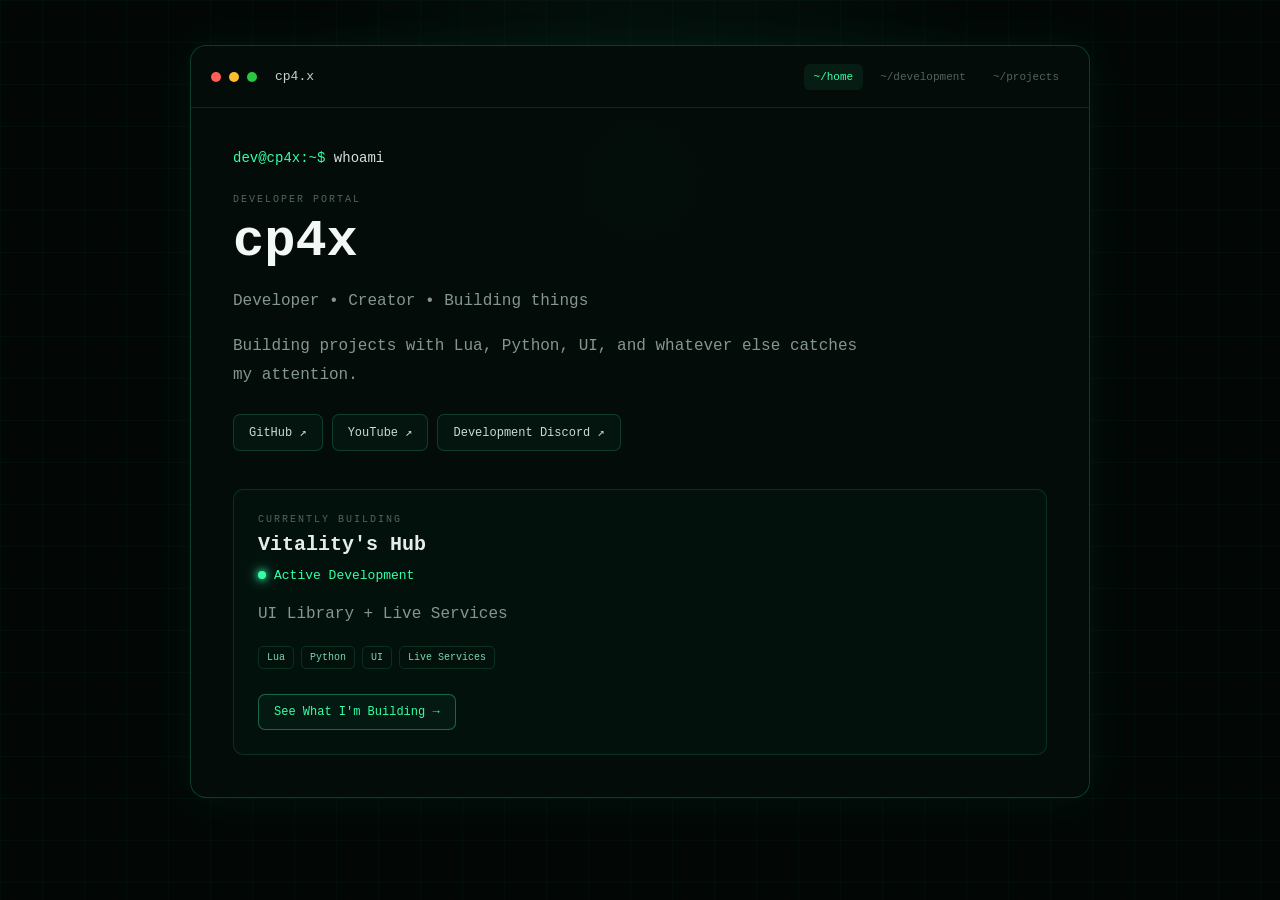
==== commit 2de27773: "Update index.html" ====
--- a/index.html
+++ b/index.html
@@ -1,6 +1,9 @@
 <!DOCTYPE html>
+
 <html lang="en">
+
 <head>
+
     <meta charset="UTF-8">
 
     <meta
@@ -8,2240 +11,82 @@
         content="width=device-width, initial-scale=1.0"
     >
 
-    <title>cp4x — Currently Building</title>
+    <title>
+        cp4x — Developer Portal
+    </title>
 
-    <meta
-        name="description"
-        content="See what cp4x is currently working on."
+    <link
+        rel="stylesheet"
+        href="assets/style.css"
     >
 
-    <style>
-        :root {
-            --bg: #020706;
+    <script
+        defer
+        src="assets/config.js"
+    ></script>
 
-            --panel: rgba(4, 13, 10, 0.94);
-            --panel-soft: rgba(7, 22, 17, 0.75);
+    <script
+        defer
+        src="assets/site.js"
+    ></script>
 
-            --accent: #36ffa8;
-            --accent-bright: #65ffc0;
-            --accent-muted: #16895b;
-
-            --status-color: #36ffa8;
-
-            --cursor-color: #36ffa8;
-
-            --text: #dce7e3;
-            --text-muted: #849690;
-            --text-dark: #52645e;
-
-            --border: rgba(54, 255, 168, 0.24);
-        }
-
-
-        * {
-            box-sizing: border-box;
-        }
-
-
-        html,
-        body {
-            margin: 0;
-            min-height: 100%;
-        }
-
-
-        body {
-            min-height: 100vh;
-
-            display: flex;
-            justify-content: center;
-            align-items: flex-start;
-
-            padding: 45px 30px;
-
-            background:
-                radial-gradient(
-                    circle at 50% 25%,
-                    rgba(20, 112, 75, 0.13),
-                    transparent 38%
-                ),
-                linear-gradient(
-                    rgba(54, 255, 168, 0.025) 1px,
-                    transparent 1px
-                ),
-                linear-gradient(
-                    90deg,
-                    rgba(54, 255, 168, 0.025) 1px,
-                    transparent 1px
-                ),
-                var(--bg);
-
-            background-size:
-                auto,
-                42px 42px,
-                42px 42px,
-                auto;
-
-            color: var(--text);
-
-            font-family:
-                "SFMono-Regular",
-                Consolas,
-                "Liberation Mono",
-                Menlo,
-                monospace;
-        }
-
-
-        /* ============================= */
-        /* CUSTOM CURSOR                 */
-        /* ============================= */
-
-        body.custom-cursor-enabled,
-        body.custom-cursor-enabled * {
-            cursor: none !important;
-        }
-
-
-        .custom-cursor {
-            position: fixed;
-
-            top: 0;
-            left: 0;
-
-            width: 8px;
-            height: 8px;
-
-            border-radius: 50%;
-
-            background: var(--cursor-color);
-
-            box-shadow:
-                0 0 5px var(--cursor-color),
-                0 0 10px var(--cursor-color),
-                0 0 18px var(--cursor-color);
-
-            pointer-events: none;
-
-            z-index: 999999;
-
-            transform:
-                translate(-50%, -50%);
-
-            opacity: 0;
-
-            transition:
-                width 0.15s ease,
-                height 0.15s ease,
-                opacity 0.15s ease;
-        }
-
-
-        .custom-cursor-ring {
-            position: fixed;
-
-            top: 0;
-            left: 0;
-
-            width: 28px;
-            height: 28px;
-
-            border-radius: 50%;
-
-            border: 1px solid var(--cursor-color);
-
-            box-shadow:
-                0 0 8px rgba(54, 255, 168, 0.25),
-                inset 0 0 8px rgba(54, 255, 168, 0.08);
-
-            pointer-events: none;
-
-            z-index: 999998;
-
-            transform:
-                translate(-50%, -50%);
-
-            opacity: 0;
-
-            transition:
-                width 0.18s ease,
-                height 0.18s ease,
-                opacity 0.15s ease,
-                border-color 0.15s ease;
-        }
-
-
-        .custom-cursor.hovering {
-            width: 10px;
-            height: 10px;
-        }
-
-
-        .custom-cursor-ring.hovering {
-            width: 42px;
-            height: 42px;
-
-            opacity: 0.75;
-        }
-
-
-        @media (pointer: coarse) {
-            .custom-cursor,
-            .custom-cursor-ring {
-                display: none !important;
-            }
-
-            body.custom-cursor-enabled,
-            body.custom-cursor-enabled * {
-                cursor: auto !important;
-            }
-        }
-
-
-        /* ============================= */
-        /* PAGE                          */
-        /* ============================= */
-
-        .page {
-            width: 100%;
-            max-width: 820px;
-        }
-
-
-        .terminal {
-            overflow: hidden;
-
-            border:
-                1px solid
-                var(--border);
-
-            border-radius: 16px;
-
-            background:
-                var(--panel);
-
-            box-shadow:
-                0 0 0 1px
-                    rgba(54, 255, 168, 0.035),
-
-                0 0 45px
-                    rgba(0, 255, 153, 0.06);
-        }
-
-
-        .terminal-header {
-            height: 58px;
-
-            display: flex;
-            align-items: center;
-
-            padding:
-                0 20px;
-
-            border-bottom:
-                1px solid
-                rgba(54, 255, 168, 0.14);
-
-            background:
-                rgba(255, 255, 255, 0.015);
-        }
-
-
-        .window-buttons {
-            display: flex;
-
-            gap: 9px;
-        }
-
-
-        .window-button {
-            width: 11px;
-            height: 11px;
-
-            border-radius: 50%;
-        }
-
-
-        .red {
-            background: #ff5f57;
-        }
-
-
-        .yellow {
-            background: #febc2e;
-        }
-
-
-        .green-window {
-            background: #28c840;
-        }
-
-
-        .terminal-title {
-            margin-left: 18px;
-
-            color: #a8b8b2;
-
-            font-size: 13px;
-        }
-
-
-        .version {
-            margin-left: auto;
-
-            color:
-                var(--text-dark);
-
-            font-size: 12px;
-        }
-
-
-        .terminal-body {
-            padding: 38px;
-        }
-
-
-        .prompt {
-            margin-bottom: 30px;
-
-            color:
-                var(--accent);
-
-            font-size: 15px;
-
-            text-shadow:
-                0 0 10px
-                rgba(54, 255, 168, 0.22);
-        }
-
-
-        .prompt-command {
-            color: #d5dfdc;
-        }
-
-
-        .eyebrow {
-            margin-bottom: 10px;
-
-            color:
-                var(--text-dark);
-
-            font-size: 11px;
-
-            letter-spacing: 2px;
-
-            text-transform:
-                uppercase;
-        }
-
-
-        .project {
-            margin: 0;
-
-            color: #f2f7f5;
-
-            font-size:
-                clamp(
-                    30px,
-                    6vw,
-                    48px
-                );
-
-            letter-spacing:
-                -1.5px;
-        }
-
-
-        /* ============================= */
-        /* STATUS                        */
-        /* ============================= */
-
-        .status {
-            display: inline-flex;
-            align-items: center;
-
-            gap: 9px;
-
-            margin-top: 14px;
-
-            color:
-                var(--status-color);
-
-            font-size: 14px;
-        }
-
-
-        .status-dot {
-            width: 9px;
-            height: 9px;
-
-            border-radius: 50%;
-
-            background:
-                var(--status-color);
-
-            box-shadow:
-                0 0 8px
-                    var(--status-color),
-
-                0 0 18px
-                    var(--status-color);
-
-            animation:
-                pulse 2.4s
-                ease-in-out infinite;
-        }
-
-
-        .grid {
-            display: grid;
-
-            grid-template-columns:
-                repeat(
-                    2,
-                    minmax(0, 1fr)
-                );
-
-            gap: 14px;
-
-            margin-top: 34px;
-        }
-
-
-        .card {
-            padding: 19px;
-
-            border:
-                1px solid
-                rgba(54, 255, 168, 0.12);
-
-            border-radius: 10px;
-
-            background:
-                var(--panel-soft);
-        }
-
-
-        .card-title {
-            margin-bottom: 8px;
-
-            color:
-                var(--text-dark);
-
-            font-size: 11px;
-
-            letter-spacing:
-                1.5px;
-
-            text-transform:
-                uppercase;
-        }
-
-
-        .card-value {
-            color: #cbd7d2;
-
-            line-height: 1.6;
-        }
-
-
-        .description {
-            margin-top: 14px;
-
-            padding: 20px;
-
-            border-left:
-                2px solid
-                var(--accent-muted);
-
-            background:
-                rgba(54, 255, 168, 0.025);
-
-            color:
-                var(--text-muted);
-
-            line-height: 1.8;
-        }
-
-
-        .stack {
-            display: flex;
-            flex-wrap: wrap;
-
-            gap: 8px;
-
-            margin-top: 26px;
-        }
-
-
-        .tag {
-            padding:
-                7px 11px;
-
-            border:
-                1px solid
-                rgba(54, 255, 168, 0.17);
-
-            border-radius: 7px;
-
-            background:
-                rgba(54, 255, 168, 0.04);
-
-            color: #8cffc9;
-
-            font-size: 12px;
-        }
-
-
-        /* ============================= */
-        /* CURRENT ACTIVITY              */
-        /* ============================= */
-
-        .activity {
-            margin-top: 30px;
-
-            padding-top: 27px;
-
-            border-top:
-                1px solid
-                rgba(54, 255, 168, 0.09);
-        }
-
-
-        .activity-line {
-            display: flex;
-
-            margin:
-                9px 0;
-
-            color:
-                var(--text-muted);
-
-            font-size: 13px;
-        }
-
-
-        .activity-prefix {
-            width: 24px;
-
-            color:
-                var(--accent);
-        }
-
-
-        .activity-value {
-            color: #bccac5;
-        }
-
-
-        .cursor {
-            display: inline-block;
-
-            width: 8px;
-            height: 15px;
-
-            margin-left: 5px;
-
-            vertical-align:
-                -2px;
-
-            background:
-                var(--accent);
-
-            box-shadow:
-                0 0 8px
-                rgba(54, 255, 168, 0.45);
-
-            animation:
-                blink 1s
-                steps(1)
-                infinite;
-        }
-
-
-        /* ============================= */
-        /* DEVELOPMENT LOG               */
-        /* ============================= */
-
-        .devlog {
-            margin-top: 38px;
-
-            padding-top: 30px;
-
-            border-top:
-                1px solid
-                rgba(54, 255, 168, 0.10);
-        }
-
-
-        .devlog-header {
-            display: flex;
-
-            justify-content:
-                space-between;
-
-            align-items:
-                flex-end;
-
-            gap: 20px;
-
-            margin-bottom: 20px;
-        }
-
-
-        .devlog-heading {
-            margin:
-                5px 0 0;
-
-            color: #e8efec;
-
-            font-size: 20px;
-
-            font-weight: 600;
-        }
-
-
-        .last-updated {
-            display: flex;
-
-            align-items: center;
-
-            gap: 7px;
-
-            color: #6c837b;
-
-            font-size: 11px;
-
-            white-space: nowrap;
-        }
-
-
-        .last-updated-dot {
-            width: 6px;
-            height: 6px;
-
-            border-radius: 50%;
-
-            background:
-                var(--accent);
-
-            box-shadow:
-                0 0 7px
-                rgba(54, 255, 168, 0.7);
-        }
-
-
-        .log-list {
-            display: flex;
-
-            flex-direction:
-                column;
-
-            gap: 12px;
-        }
-
-
-        .log-entry {
-            position: relative;
-
-            padding: 20px;
-
-            border:
-                1px solid
-                rgba(54, 255, 168, 0.10);
-
-            border-radius: 10px;
-
-            background:
-                rgba(54, 255, 168, 0.022);
-
-            transition:
-                border-color 0.2s ease,
-                background 0.2s ease,
-                transform 0.2s ease;
-        }
-
-
-        .log-entry:first-child {
-            border-color:
-                rgba(54, 255, 168, 0.25);
-
-            background:
-                rgba(54, 255, 168, 0.045);
-        }
-
-
-        .log-entry:first-child::before {
-            content: "LATEST";
-
-            position: absolute;
-
-            top: 17px;
-            right: 17px;
-
-            padding:
-                4px 7px;
-
-            border:
-                1px solid
-                rgba(54, 255, 168, 0.18);
-
-            border-radius: 5px;
-
-            color: #6eeab1;
-
-            background:
-                rgba(54, 255, 168, 0.04);
-
-            font-size: 9px;
-
-            letter-spacing: 1px;
-        }
-
-
-        .log-entry:hover {
-            border-color:
-                rgba(54, 255, 168, 0.23);
-
-            background:
-                rgba(54, 255, 168, 0.04);
-
-            transform:
-                translateY(-1px);
-        }
-
-
-        .log-line {
-            display: flex;
-
-            align-items: center;
-
-            gap: 8px;
-
-            margin-bottom: 12px;
-
-            color: #60776f;
-
-            font-size: 11px;
-        }
-
-
-        .log-dot {
-            width: 7px;
-            height: 7px;
-
-            flex:
-                0 0 auto;
-
-            border-radius: 50%;
-
-            background:
-                var(--accent);
-
-            box-shadow:
-                0 0 8px
-                rgba(54, 255, 168, 0.55);
-        }
-
-
-        .log-entry h3 {
-            margin:
-                0 0 8px;
-
-            padding-right: 55px;
-
-            color: #d8e4df;
-
-            font-size: 15px;
-        }
-
-
-        .log-entry p {
-            margin: 0;
-
-            color: #81948d;
-
-            font-size: 13px;
-
-            line-height: 1.7;
-        }
-
-
-        .log-tags {
-            display: flex;
-
-            flex-wrap: wrap;
-
-            gap: 6px;
-
-            margin-top: 14px;
-        }
-
-
-        .log-tags span {
-            padding:
-                4px 8px;
-
-            border:
-                1px solid
-                rgba(54, 255, 168, 0.13);
-
-            border-radius: 5px;
-
-            background:
-                rgba(54, 255, 168, 0.025);
-
-            color: #73cfa7;
-
-            font-size: 10px;
-        }
-
-
-        /* ============================= */
-        /* LINKS                         */
-        /* ============================= */
-
-        .links {
-            display: flex;
-            flex-wrap: wrap;
-
-            gap: 10px;
-
-            margin-top: 32px;
-        }
-
-
-        .link {
-            display: inline-flex;
-
-            align-items: center;
-
-            padding:
-                10px 15px;
-
-            border:
-                1px solid
-                rgba(54, 255, 168, 0.18);
-
-            border-radius: 8px;
-
-            background:
-                rgba(54, 255, 168, 0.035);
-
-            color: #cddbd6;
-
-            font-size: 13px;
-
-            text-decoration: none;
-
-            transition:
-                border-color 0.2s ease,
-                background 0.2s ease,
-                color 0.2s ease,
-                box-shadow 0.2s ease;
-        }
-
-
-        .link:hover {
-            border-color:
-                rgba(54, 255, 168, 0.6);
-
-            background:
-                rgba(54, 255, 168, 0.07);
-
-            color:
-                var(--accent-bright);
-
-            box-shadow:
-                0 0 16px
-                rgba(54, 255, 168, 0.08);
-        }
-
-
-        .footer {
-            display: flex;
-
-            justify-content:
-                space-between;
-
-            gap: 20px;
-
-            margin-top: 22px;
-
-            color: #42524d;
-
-            font-size: 11px;
-        }
-
-
-        @keyframes blink {
-            0%,
-            48% {
-                opacity: 1;
-            }
-
-            49%,
-            100% {
-                opacity: 0;
-            }
-        }
-
-
-        @keyframes pulse {
-            0%,
-            100% {
-                opacity: 0.7;
-
-                transform:
-                    scale(0.9);
-            }
-
-            50% {
-                opacity: 1;
-
-                transform:
-                    scale(1.08);
-            }
-        }
-
-
-        @media (max-width: 650px) {
-            body {
-                padding: 16px;
-            }
-
-            .terminal-body {
-                padding:
-                    25px 20px;
-            }
-
-            .grid {
-                grid-template-columns:
-                    1fr;
-            }
-
-            .devlog-header {
-                align-items:
-                    flex-start;
-
-                flex-direction:
-                    column;
-
-                gap: 8px;
-            }
-
-            .footer {
-                flex-direction:
-                    column;
-
-                gap: 6px;
-            }
-        }
-    </style>
 </head>
 
 
-<body>
+<body
+    data-page="home"
+    data-base="./"
+>
 
-
-<!-- CUSTOM CURSOR -->
-
-<div
-    id="customCursor"
-    class="custom-cursor"
-></div>
-
-<div
-    id="customCursorRing"
-    class="custom-cursor-ring"
-></div>
+<div class="cursor-dot"></div>
+<div class="cursor-ring"></div>
 
 
 <div class="page">
 
     <main class="terminal">
 
-        <header class="terminal-header">
+        <header class="header">
 
             <div class="window-buttons">
 
-                <div class="window-button red"></div>
+                <span
+                    class="window-dot window-red"
+                ></span>
 
-                <div class="window-button yellow"></div>
+                <span
+                    class="window-dot window-yellow"
+                ></span>
 
-                <div class="window-button green-window"></div>
+                <span
+                    class="window-dot window-green"
+                ></span>
 
             </div>
 
 
-            <div
-                id="terminalTitle"
-                class="terminal-title"
-            ></div>
+            <div class="brand">
+                cp4.x
+            </div>
 
 
-            <div
-                id="version"
-                class="version"
-            ></div>
+            <nav
+                id="navigation"
+                class="nav"
+            ></nav>
 
         </header>
 
 
-        <section class="terminal-body">
-
-            <div class="prompt">
-
-                <span id="promptUser"></span>
-
-                <span class="prompt-command">
-                    current-project
-                </span>
-
-            </div>
-
-
-            <div class="eyebrow">
-                Currently Building
-            </div>
-
-
-            <h1
-                id="projectName"
-                class="project"
-            ></h1>
-
-
-            <div class="status">
-
-                <span class="status-dot"></span>
-
-                <span id="statusText"></span>
-
-            </div>
-
-
-            <div class="grid">
-
-                <div class="card">
-
-                    <div class="card-title">
-                        Current Focus
-                    </div>
-
-                    <div
-                        id="currentFocus"
-                        class="card-value"
-                    ></div>
-
-                </div>
-
-
-                <div class="card">
-
-                    <div class="card-title">
-                        Project Type
-                    </div>
-
-                    <div
-                        id="projectType"
-                        class="card-value"
-                    ></div>
-
-                </div>
-
-            </div>
-
-
-            <div
-                id="description"
-                class="description"
-            ></div>
-
-
-            <div
-                id="stack"
-                class="stack"
-            ></div>
-
-
-            <!-- CURRENT ACTIVITY -->
-
-            <div class="activity">
-
-                <div class="eyebrow">
-                    Current Activity
-                </div>
-
-
-                <div class="activity-line">
-
-                    <span class="activity-prefix">
-                        >
-                    </span>
-
-                    <span>
-                        status:
-
-                        <span
-                            id="activityStatus"
-                            class="activity-value"
-                        ></span>
-                    </span>
-
-                </div>
-
-
-                <div class="activity-line">
-
-                    <span class="activity-prefix">
-                        >
-                    </span>
-
-                    <span>
-                        working_on:
-
-                        <span
-                            id="workingOn"
-                            class="activity-value"
-                        ></span>
-                    </span>
-
-                </div>
-
-
-                <div class="activity-line">
-
-                    <span class="activity-prefix">
-                        >
-                    </span>
-
-                    <span>
-                        next:
-
-                        <span
-                            id="nextUp"
-                            class="activity-value"
-                        ></span>
-                    </span>
-
-                </div>
-
-
-                <div class="activity-line">
-
-                    <span class="activity-prefix">
-                        >
-                    </span>
-
-                    <span>
-                        build:
-
-                        <span
-                            id="buildStatus"
-                            class="activity-value"
-                        ></span>
-
-                        <span class="cursor"></span>
-
-                    </span>
-
-                </div>
-
-            </div>
-
-
-            <!-- DEVELOPMENT LOG -->
-
-            <section class="devlog">
-
-                <div class="devlog-header">
-
-                    <div>
-
-                        <div class="eyebrow">
-                            Development Log
-                        </div>
-
-                        <h2 class="devlog-heading">
-                            Latest Updates
-                        </h2>
-
-                    </div>
-
-
-                    <div class="last-updated">
-
-                        <span class="last-updated-dot"></span>
-
-                        <span id="lastUpdatedText">
-                            Last updated...
-                        </span>
-
-                    </div>
-
-                </div>
-
-
-                <div
-                    id="logList"
-                    class="log-list"
-                ></div>
-
-            </section>
-
-
-            <!-- LINKS -->
-
-            <div
-                id="links"
-                class="links"
-            ></div>
-
-
-            <div class="footer">
-
-                <span id="footerLeft"></span>
-
-                <span id="footerRight"></span>
-
-            </div>
-
-        </section>
+        <section
+            id="pageContent"
+            class="content"
+        ></section>
 
     </main>
 
 </div>
 
+</body>
 
-<script>
-
-/*
-=========================================================
-                 CP4X PAGE SETTINGS
-=========================================================
-
-THIS IS THE MAIN SECTION YOU EDIT.
-
-You should almost never need to search through
-the HTML above this point.
-
-=========================================================
-*/
-
-
-const CONFIG = {
-
-
-    /*
-    =====================================================
-    BASIC INFORMATION
-    =====================================================
-    */
-
-    terminalTitle:
-        "dev@cp4x: ~/current",
-
-    version:
-        "cp4.x",
-
-    prompt:
-        "dev@cp4x:~$",
-
-    projectName:
-        "Vitality's Hub",
-
-
-    /*
-    =====================================================
-    PROJECT STATUS
-    =====================================================
-
-    Just change the text and color.
-
-    Examples:
-
-    GREEN
-    "#36ffa8"
-
-    RED
-    "#ff4d5a"
-
-    YELLOW
-    "#ffd84d"
-
-    ORANGE
-    "#ff9f43"
-
-    BLUE
-    "#4da6ff"
-
-    WHITE
-    "#e8efec"
-
-    PURPLE
-    "#b678ff"
-
-    =====================================================
-    */
-
-    status: {
-
-        text:
-            "Active Development",
-
-        color:
-            "#36ffa8"
-
-    },
-
-
-    /*
-    =====================================================
-    PROJECT INFORMATION
-    =====================================================
-    */
-
-    currentFocus:
-        "UI Library + Live Services",
-
-    projectType:
-        "Lua Development",
-
-    description:
-        "Currently improving the UI library, live-service architecture, module system, and overall developer experience.",
-
-
-    /*
-    =====================================================
-    TECHNOLOGIES / TAGS
-    =====================================================
-    */
-
-    stack: [
-        "Lua",
-        "Python",
-        "UI",
-        "Live Services"
-    ],
-
-
-    /*
-    =====================================================
-    CURRENT ACTIVITY
-    =====================================================
-    */
-
-    activity: {
-
-        status:
-            "online",
-
-        workingOn:
-            "UI improvements",
-
-        next:
-            "module updates",
-
-        build:
-            "development"
-
-    },
-
-
-    /*
-    =====================================================
-    CUSTOM MOUSE CURSOR
-    =====================================================
-
-    enabled:
-        true  = custom glowing cursor
-        false = normal browser cursor
-
-    color:
-        Any CSS color / HEX code.
-
-    =====================================================
-    */
-
-    cursor: {
-
-        enabled:
-            true,
-
-        color:
-            "#36ffa8"
-
-    },
-
-
-    /*
-    =====================================================
-    LINKS
-    =====================================================
-    */
-
-    links: [
-
-        {
-            text:
-                "GitHub ↗",
-
-            url:
-                "https://github.com/cp4x"
-        },
-
-        {
-            text:
-                "YouTube ↗",
-
-            url:
-                "https://www.youtube.com/@cp4.x"
-        },
-
-        {
-            text:
-                "Development Discord ↗",
-
-            url:
-                "https://discord.gg/mes2W7prwf"
-        }
-
-    ],
-
-
-    /*
-    =====================================================
-    FOOTER
-    =====================================================
-    */
-
-    footer: {
-
-        left:
-            "small commits → big things",
-
-        right:
-            "cp4.x"
-
-    },
-
-
-    /*
-    =====================================================
-    DEVELOPMENT LOG
-    =====================================================
-
-    NEWEST UPDATE MUST GO FIRST.
-
-    To add another update:
-
-    Copy one {...} block,
-    paste it ABOVE the others,
-    then change the values.
-
-    Time format:
-
-    2026-09-18T11:30:00-04:00
-
-    =====================================================
-    */
-
-    updates: [
-
-        {
-            time:
-                "2026-09-18T11:00:00-04:00",
-
-            displayDate:
-                "September 18, 2026",
-
-            title:
-                "cp4x Dev Portal",
-
-            description:
-                "Created the cp4x development portal and started building a public page for showing current projects, development activity, and recent updates.",
-
-            tags: [
-                "Website",
-                "GitHub Pages",
-                "cp4x"
-            ]
-        },
-
-
-        {
-            time:
-                "2026-09-18T10:15:00-04:00",
-
-            displayDate:
-                "September 18, 2026",
-
-            title:
-                "Discord Development Presence",
-
-            description:
-                "Finished setting up the cp4x Discord Rich Presence with project links, animated terminal artwork, and development information.",
-
-            tags: [
-                "Discord",
-                "RPC",
-                "Development"
-            ]
-        },
-
-
-        {
-            time:
-                "2026-09-18T09:30:00-04:00",
-
-            displayDate:
-                "September 18, 2026",
-
-            title:
-                "Terminal Artwork",
-
-            description:
-                "Finished the animated development terminal artwork used by the cp4x Discord presence, including activity bars, cursor animation, and subtle neon effects.",
-
-            tags: [
-                "Design",
-                "Animation",
-                "UI"
-            ]
-        }
-
-    ]
-
-};
-
-
-/*
-=========================================================
-         EVERYTHING BELOW RUNS AUTOMATICALLY
-=========================================================
-
-You normally do NOT need to edit below here.
-
-=========================================================
-*/
-
-
-const root =
-    document.documentElement;
-
-
-/*
--------------------------
-STATUS COLOR
--------------------------
-*/
-
-root.style.setProperty(
-    "--status-color",
-    CONFIG.status.color
-);
-
-
-/*
--------------------------
-CURSOR COLOR
--------------------------
-*/
-
-root.style.setProperty(
-    "--cursor-color",
-    CONFIG.cursor.color
-);
-
-
-/*
--------------------------
-BASIC PAGE CONTENT
--------------------------
-*/
-
-document.getElementById(
-    "terminalTitle"
-).textContent =
-    CONFIG.terminalTitle;
-
-
-document.getElementById(
-    "version"
-).textContent =
-    CONFIG.version;
-
-
-document.getElementById(
-    "promptUser"
-).textContent =
-    CONFIG.prompt + " ";
-
-
-document.getElementById(
-    "projectName"
-).textContent =
-    CONFIG.projectName;
-
-
-document.getElementById(
-    "statusText"
-).textContent =
-    CONFIG.status.text;
-
-
-document.getElementById(
-    "currentFocus"
-).textContent =
-    CONFIG.currentFocus;
-
-
-document.getElementById(
-    "projectType"
-).textContent =
-    CONFIG.projectType;
-
-
-document.getElementById(
-    "description"
-).textContent =
-    CONFIG.description;
-
-
-/*
--------------------------
-STACK TAGS
--------------------------
-*/
-
-const stackContainer =
-    document.getElementById(
-        "stack"
-    );
-
-
-CONFIG.stack.forEach(
-    item => {
-
-        const tag =
-            document.createElement(
-                "span"
-            );
-
-        tag.className =
-            "tag";
-
-        tag.textContent =
-            item;
-
-        stackContainer.appendChild(
-            tag
-        );
-
-    }
-);
-
-
-/*
--------------------------
-CURRENT ACTIVITY
--------------------------
-*/
-
-document.getElementById(
-    "activityStatus"
-).textContent =
-    CONFIG.activity.status;
-
-
-document.getElementById(
-    "workingOn"
-).textContent =
-    CONFIG.activity.workingOn;
-
-
-document.getElementById(
-    "nextUp"
-).textContent =
-    CONFIG.activity.next;
-
-
-document.getElementById(
-    "buildStatus"
-).textContent =
-    CONFIG.activity.build;
-
-
-/*
--------------------------
-LINKS
--------------------------
-*/
-
-const linkContainer =
-    document.getElementById(
-        "links"
-    );
-
-
-CONFIG.links.forEach(
-    item => {
-
-        const link =
-            document.createElement(
-                "a"
-            );
-
-        link.className =
-            "link";
-
-        link.href =
-            item.url;
-
-        link.target =
-            "_blank";
-
-        link.rel =
-            "noopener noreferrer";
-
-        link.textContent =
-            item.text;
-
-        linkContainer.appendChild(
-            link
-        );
-
-    }
-);
-
-
-/*
--------------------------
-FOOTER
--------------------------
-*/
-
-document.getElementById(
-    "footerLeft"
-).textContent =
-    CONFIG.footer.left;
-
-
-document.getElementById(
-    "footerRight"
-).textContent =
-    CONFIG.footer.right;
-
-
-/*
--------------------------
-DEVELOPMENT LOG
--------------------------
-*/
-
-const logList =
-    document.getElementById(
-        "logList"
-    );
-
-
-CONFIG.updates.forEach(
-    update => {
-
-        const article =
-            document.createElement(
-                "article"
-            );
-
-        article.className =
-            "log-entry";
-
-
-        const line =
-            document.createElement(
-                "div"
-            );
-
-        line.className =
-            "log-line";
-
-
-        const dot =
-            document.createElement(
-                "span"
-            );
-
-        dot.className =
-            "log-dot";
-
-
-        const time =
-            document.createElement(
-                "time"
-            );
-
-        time.dateTime =
-            update.time;
-
-        time.textContent =
-            update.displayDate;
-
-
-        line.appendChild(
-            dot
-        );
-
-        line.appendChild(
-            time
-        );
-
-
-        const title =
-            document.createElement(
-                "h3"
-            );
-
-        title.textContent =
-            update.title;
-
-
-        const description =
-            document.createElement(
-                "p"
-            );
-
-        description.textContent =
-            update.description;
-
-
-        const tags =
-            document.createElement(
-                "div"
-            );
-
-        tags.className =
-            "log-tags";
-
-
-        update.tags.forEach(
-            tagName => {
-
-                const tag =
-                    document.createElement(
-                        "span"
-                    );
-
-                tag.textContent =
-                    tagName;
-
-                tags.appendChild(
-                    tag
-                );
-
-            }
-        );
-
-
-        article.appendChild(
-            line
-        );
-
-        article.appendChild(
-            title
-        );
-
-        article.appendChild(
-            description
-        );
-
-        article.appendChild(
-            tags
-        );
-
-
-        logList.appendChild(
-            article
-        );
-
-    }
-);
-
-
-/*
--------------------------
-LAST UPDATED TIMER
--------------------------
-*/
-
-const lastUpdatedText =
-    document.getElementById(
-        "lastUpdatedText"
-    );
-
-
-if (
-    CONFIG.updates.length > 0
-) {
-
-    const updatedAt =
-        new Date(
-            CONFIG.updates[0].time
-        );
-
-
-    function relativeTime(
-        date
-    ) {
-
-        let seconds =
-            Math.floor(
-                (
-                    Date.now() -
-                    date.getTime()
-                ) / 1000
-            );
-
-
-        if (seconds < 0) {
-            seconds = 0;
-        }
-
-
-        if (seconds < 5) {
-            return "just now";
-        }
-
-
-        if (seconds < 60) {
-
-            return (
-                seconds +
-                " second" +
-                (
-                    seconds === 1
-                        ? ""
-                        : "s"
-                ) +
-                " ago"
-            );
-
-        }
-
-
-        const minutes =
-            Math.floor(
-                seconds / 60
-            );
-
-
-        if (minutes < 60) {
-
-            return (
-                minutes +
-                " minute" +
-                (
-                    minutes === 1
-                        ? ""
-                        : "s"
-                ) +
-                " ago"
-            );
-
-        }
-
-
-        const hours =
-            Math.floor(
-                minutes / 60
-            );
-
-
-        if (hours < 24) {
-
-            return (
-                hours +
-                " hour" +
-                (
-                    hours === 1
-                        ? ""
-                        : "s"
-                ) +
-                " ago"
-            );
-
-        }
-
-
-        const days =
-            Math.floor(
-                hours / 24
-            );
-
-
-        if (days === 1) {
-            return "yesterday";
-        }
-
-
-        if (days < 30) {
-
-            return (
-                days +
-                " days ago"
-            );
-
-        }
-
-
-        const months =
-            Math.floor(
-                days / 30
-            );
-
-
-        if (months < 12) {
-
-            return (
-                months +
-                " month" +
-                (
-                    months === 1
-                        ? ""
-                        : "s"
-                ) +
-                " ago"
-            );
-
-        }
-
-
-        const years =
-            Math.floor(
-                days / 365
-            );
-
-
-        return (
-            years +
-            " year" +
-            (
-                years === 1
-                    ? ""
-                    : "s"
-            ) +
-            " ago"
-        );
-
-    }
-
-
-    function refreshLastUpdated() {
-
-        lastUpdatedText.textContent =
-            "Last updated " +
-            relativeTime(
-                updatedAt
-            );
-
-        lastUpdatedText.title =
-            updatedAt.toLocaleString();
-
-    }
-
-
-    refreshLastUpdated();
-
-
-    setInterval(
-        refreshLastUpdated,
-        1000
-    );
-
-}
-
-
-/*
-=========================================================
-CUSTOM GLOWING MOUSE CURSOR
-=========================================================
-*/
-
-const cursor =
-    document.getElementById(
-        "customCursor"
-    );
-
-
-const cursorRing =
-    document.getElementById(
-        "customCursorRing"
-    );
-
-
-if (
-    CONFIG.cursor.enabled &&
-    window.matchMedia(
-        "(pointer: fine)"
-    ).matches
-) {
-
-    document.body.classList.add(
-        "custom-cursor-enabled"
-    );
-
-
-    let mouseX = 0;
-    let mouseY = 0;
-
-    let ringX = 0;
-    let ringY = 0;
-
-
-    document.addEventListener(
-        "mousemove",
-        event => {
-
-            mouseX =
-                event.clientX;
-
-            mouseY =
-                event.clientY;
-
-
-            cursor.style.left =
-                mouseX + "px";
-
-            cursor.style.top =
-                mouseY + "px";
-
-
-            cursor.style.opacity =
-                "1";
-
-            cursorRing.style.opacity =
-                "0.55";
-
-        }
-    );
-
-
-    document.addEventListener(
-        "mouseleave",
-        () => {
-
-            cursor.style.opacity =
-                "0";
-
-            cursorRing.style.opacity =
-                "0";
-
-        }
-    );
-
-
-    document.addEventListener(
-        "mouseenter",
-        () => {
-
-            cursor.style.opacity =
-                "1";
-
-            cursorRing.style.opacity =
-                "0.55";
-
-        }
-    );
-
-
-    function animateRing() {
-
-        ringX +=
-            (
-                mouseX -
-                ringX
-            ) * 0.16;
-
-
-        ringY +=
-            (
-                mouseY -
-                ringY
-            ) * 0.16;
-
-
-        cursorRing.style.left =
-            ringX + "px";
-
-        cursorRing.style.top =
-            ringY + "px";
-
-
-        requestAnimationFrame(
-            animateRing
-        );
-
-    }
-
-
-    animateRing();
-
-
-    const interactiveElements =
-        document.querySelectorAll(
-            "a, button"
-        );
-
-
-    interactiveElements.forEach(
-        element => {
-
-            element.addEventListener(
-                "mouseenter",
-                () => {
-
-                    cursor.classList.add(
-                        "hovering"
-                    );
-
-                    cursorRing.classList.add(
-                        "hovering"
-                    );
-
-                }
-            );
-
-
-            element.addEventListener(
-                "mouseleave",
-                () => {
-
-                    cursor.classList.remove(
-                        "hovering"
-                    );
-
-                    cursorRing.classList.remove(
-                        "hovering"
-                    );
-
-                }
-            );
-
-        }
-    );
-
-}
-else {
-
-    cursor.style.display =
-        "none";
-
-    cursorRing.style.display =
-        "none";
-
-}
-
-</script>
-
-</body>
 </html>
--- a/assets/style.css
+++ b/assets/style.css
@@ -0,0 +1,861 @@
+
+:root {
+    --bg: #020706;
+
+    --panel:
+        rgba(4, 13, 10, 0.95);
+
+    --panel-soft:
+        rgba(7, 22, 17, 0.72);
+
+    --green:
+        #36ffa8;
+
+    --green-bright:
+        #65ffc0;
+
+    --text:
+        #dce7e3;
+
+    --muted:
+        #849690;
+
+    --dark:
+        #52645e;
+
+    --border:
+        rgba(54, 255, 168, 0.20);
+
+    --status-color:
+        #36ffa8;
+
+    --cursor-color:
+        #36ffa8;
+}
+
+
+* {
+    box-sizing: border-box;
+}
+
+
+html,
+body {
+    margin: 0;
+
+    min-height: 100%;
+}
+
+
+body {
+    min-height: 100vh;
+
+    padding:
+        45px 25px;
+
+    background:
+        radial-gradient(
+            circle at 50% 20%,
+            rgba(20, 112, 75, 0.13),
+            transparent 38%
+        ),
+
+        linear-gradient(
+            rgba(54, 255, 168, 0.025) 1px,
+            transparent 1px
+        ),
+
+        linear-gradient(
+            90deg,
+            rgba(54, 255, 168, 0.025) 1px,
+            transparent 1px
+        ),
+
+        var(--bg);
+
+    background-size:
+        auto,
+        42px 42px,
+        42px 42px,
+        auto;
+
+    color:
+        var(--text);
+
+    font-family:
+        "SFMono-Regular",
+        Consolas,
+        "Liberation Mono",
+        Menlo,
+        monospace;
+}
+
+
+a {
+    color: inherit;
+}
+
+
+/* =========================
+   CUSTOM CURSOR
+   ========================= */
+
+
+body.custom-cursor,
+body.custom-cursor * {
+    cursor: none !important;
+}
+
+
+.cursor-dot,
+.cursor-ring {
+    position: fixed;
+
+    top: 0;
+    left: 0;
+
+    pointer-events: none;
+
+    opacity: 0;
+
+    z-index: 99999;
+
+    transform:
+        translate(-50%, -50%);
+}
+
+
+.cursor-dot {
+    width: 7px;
+    height: 7px;
+
+    border-radius: 50%;
+
+    background:
+        var(--cursor-color);
+
+    box-shadow:
+        0 0 6px var(--cursor-color),
+        0 0 14px var(--cursor-color);
+}
+
+
+.cursor-ring {
+    width: 28px;
+    height: 28px;
+
+    border:
+        1px solid
+        var(--cursor-color);
+
+    border-radius: 50%;
+
+    transition:
+        width .15s ease,
+        height .15s ease,
+        opacity .15s ease;
+}
+
+
+.cursor-ring.hover {
+    width: 42px;
+    height: 42px;
+}
+
+
+/* =========================
+   MAIN WINDOW
+   ========================= */
+
+
+.page {
+    width: 100%;
+    max-width: 900px;
+
+    margin: auto;
+}
+
+
+.terminal {
+    overflow: hidden;
+
+    border:
+        1px solid
+        var(--border);
+
+    border-radius: 16px;
+
+    background:
+        var(--panel);
+
+    box-shadow:
+        0 0 45px
+        rgba(0, 255, 153, 0.06);
+}
+
+
+.header {
+    min-height: 62px;
+
+    display: flex;
+    align-items: center;
+
+    gap: 18px;
+
+    padding:
+        12px 20px;
+
+    border-bottom:
+        1px solid
+        rgba(54, 255, 168, 0.12);
+}
+
+
+.window-buttons {
+    display: flex;
+
+    gap: 8px;
+}
+
+
+.window-dot {
+    width: 10px;
+    height: 10px;
+
+    border-radius: 50%;
+}
+
+
+.window-red {
+    background: #ff5f57;
+}
+
+
+.window-yellow {
+    background: #febc2e;
+}
+
+
+.window-green {
+    background: #28c840;
+}
+
+
+.brand {
+    color: #c5d2ce;
+
+    font-size: 13px;
+}
+
+
+.nav {
+    display: flex;
+
+    flex-wrap: wrap;
+
+    gap: 7px;
+
+    margin-left: auto;
+}
+
+
+.nav a {
+    padding:
+        7px 10px;
+
+    border-radius: 6px;
+
+    color:
+        var(--dark);
+
+    font-size: 11px;
+
+    text-decoration: none;
+
+    transition:
+        .2s ease;
+}
+
+
+.nav a:hover {
+    color:
+        var(--green);
+}
+
+
+.nav a.active {
+    color:
+        var(--green);
+
+    background:
+        rgba(54, 255, 168, 0.07);
+}
+
+
+.content {
+    padding:
+        42px;
+}
+
+
+/* =========================
+   TYPOGRAPHY
+   ========================= */
+
+
+.prompt {
+    margin-bottom: 28px;
+
+    color:
+        var(--green);
+
+    font-size: 14px;
+}
+
+
+.command {
+    color:
+        #d5dfdc;
+}
+
+
+.eyebrow {
+    color:
+        var(--dark);
+
+    font-size: 10px;
+
+    letter-spacing: 2px;
+
+    text-transform: uppercase;
+}
+
+
+h1 {
+    margin:
+        7px 0;
+
+    color:
+        #f3f7f5;
+
+    font-size:
+        clamp(
+            32px,
+            7vw,
+            52px
+        );
+}
+
+
+h2 {
+    color:
+        #e5ece9;
+
+    font-size: 20px;
+}
+
+
+.subtitle {
+    max-width: 650px;
+
+    color:
+        var(--muted);
+
+    line-height: 1.8;
+}
+
+
+/* =========================
+   STATUS
+   ========================= */
+
+
+.status {
+    display: inline-flex;
+    align-items: center;
+
+    gap: 8px;
+
+    color:
+        var(--status-color);
+
+    font-size: 13px;
+}
+
+
+.status-dot {
+    width: 8px;
+    height: 8px;
+
+    border-radius: 50%;
+
+    background:
+        var(--status-color);
+
+    box-shadow:
+        0 0 7px var(--status-color),
+        0 0 14px var(--status-color);
+}
+
+
+/* =========================
+   BUTTONS
+   ========================= */
+
+
+.actions {
+    display: flex;
+    flex-wrap: wrap;
+
+    gap: 9px;
+
+    margin-top: 25px;
+}
+
+
+.button {
+    display: inline-flex;
+
+    padding:
+        10px 15px;
+
+    border:
+        1px solid
+        rgba(54, 255, 168, 0.18);
+
+    border-radius: 7px;
+
+    background:
+        rgba(54, 255, 168, 0.035);
+
+    color:
+        #ccd9d4;
+
+    font-size: 12px;
+
+    text-decoration: none;
+
+    transition:
+        .2s ease;
+}
+
+
+.button:hover {
+    border-color:
+        var(--green);
+
+    color:
+        var(--green);
+
+    background:
+        rgba(54, 255, 168, 0.07);
+}
+
+
+.button.primary {
+    border-color:
+        rgba(54, 255, 168, .35);
+
+    color:
+        var(--green);
+}
+
+
+/* =========================
+   CARDS
+   ========================= */
+
+
+.cards {
+    display: grid;
+
+    grid-template-columns:
+        repeat(
+            2,
+            minmax(0, 1fr)
+        );
+
+    gap: 13px;
+
+    margin-top: 28px;
+}
+
+
+.card {
+    padding: 19px;
+
+    border:
+        1px solid
+        rgba(54, 255, 168, 0.11);
+
+    border-radius: 9px;
+
+    background:
+        var(--panel-soft);
+}
+
+
+.card-label {
+    margin-bottom: 7px;
+
+    color:
+        var(--dark);
+
+    font-size: 9px;
+
+    letter-spacing: 1.4px;
+
+    text-transform: uppercase;
+}
+
+
+.card-value {
+    color:
+        #d3ddd9;
+
+    line-height: 1.6;
+}
+
+
+/* =========================
+   PROJECT PREVIEW
+   ========================= */
+
+
+.project-preview {
+    margin-top: 38px;
+
+    padding:
+        24px;
+
+    border:
+        1px solid
+        rgba(54, 255, 168, .13);
+
+    border-radius: 10px;
+
+    background:
+        rgba(54, 255, 168, .025);
+}
+
+
+.project-preview h2 {
+    margin:
+        8px 0 10px;
+}
+
+
+/* =========================
+   TAGS
+   ========================= */
+
+
+.tags {
+    display: flex;
+    flex-wrap: wrap;
+
+    gap: 7px;
+
+    margin-top: 17px;
+}
+
+
+.tag {
+    padding:
+        5px 8px;
+
+    border:
+        1px solid
+        rgba(54, 255, 168, .13);
+
+    border-radius: 5px;
+
+    color:
+        #7ad7ae;
+
+    font-size: 10px;
+}
+
+
+/* =========================
+   ACTIVITY
+   ========================= */
+
+
+.activity {
+    margin-top: 32px;
+
+    padding:
+        20px;
+
+    border:
+        1px solid
+        rgba(54, 255, 168, .10);
+
+    border-radius: 9px;
+
+    background:
+        rgba(0, 0, 0, .13);
+}
+
+
+.activity-line {
+    margin:
+        8px 0;
+
+    color:
+        var(--muted);
+
+    font-size: 12px;
+}
+
+
+.activity-line::before {
+    content: "> ";
+
+    color:
+        var(--green);
+}
+
+
+.activity-value {
+    color:
+        #c5d1cd;
+}
+
+
+.blink {
+    display: inline-block;
+
+    width: 7px;
+    height: 14px;
+
+    margin-left: 4px;
+
+    vertical-align: -2px;
+
+    background:
+        var(--green);
+
+    box-shadow:
+        0 0 7px
+        rgba(54, 255, 168, .5);
+
+    animation:
+        blink 1s steps(1) infinite;
+}
+
+
+@keyframes blink {
+    50% {
+        opacity: 0;
+    }
+}
+
+
+/* =========================
+   DEVELOPMENT LOG
+   ========================= */
+
+
+.devlog {
+    margin-top: 40px;
+}
+
+
+.devlog-heading {
+    display: flex;
+    align-items: flex-end;
+
+    justify-content:
+        space-between;
+
+    gap: 20px;
+
+    margin-bottom: 16px;
+}
+
+
+.last-updated {
+    color:
+        #647971;
+
+    font-size: 10px;
+}
+
+
+.log-list {
+    display: flex;
+
+    flex-direction: column;
+
+    gap: 11px;
+}
+
+
+.log-entry {
+    position: relative;
+
+    padding: 19px;
+
+    border:
+        1px solid
+        rgba(54, 255, 168, .10);
+
+    border-radius: 9px;
+
+    background:
+        rgba(54, 255, 168, .02);
+}
+
+
+.log-entry:first-child {
+    border-color:
+        rgba(54, 255, 168, .25);
+}
+
+
+.latest {
+    position: absolute;
+
+    top: 16px;
+    right: 16px;
+
+    color:
+        var(--green);
+
+    font-size: 8px;
+
+    letter-spacing: 1px;
+}
+
+
+.log-date {
+    color:
+        #60736c;
+
+    font-size: 10px;
+}
+
+
+.log-entry h3 {
+    margin:
+        9px 0;
+
+    color:
+        #dce6e2;
+
+    font-size: 14px;
+}
+
+
+.log-entry p {
+    margin: 0;
+
+    color:
+        var(--muted);
+
+    font-size: 12px;
+
+    line-height: 1.7;
+}
+
+
+/* =========================
+   PROJECTS
+   ========================= */
+
+
+.project-list {
+    display: grid;
+
+    gap: 13px;
+
+    margin-top: 28px;
+}
+
+
+.project-card {
+    padding: 22px;
+
+    border:
+        1px solid
+        rgba(54, 255, 168, .11);
+
+    border-radius: 10px;
+
+    background:
+        rgba(54, 255, 168, .02);
+}
+
+
+.project-card h2 {
+    margin:
+        10px 0;
+}
+
+
+/* =========================
+   RESPONSIVE
+   ========================= */
+
+
+@media (
+    max-width: 650px
+) {
+
+    body {
+        padding:
+            15px;
+    }
+
+
+    .header {
+        align-items:
+            flex-start;
+
+        flex-wrap:
+            wrap;
+    }
+
+
+    .nav {
+        width: 100%;
+
+        margin-left: 0;
+    }
+
+
+    .content {
+        padding:
+            27px 20px;
+    }
+
+
+    .cards {
+        grid-template-columns:
+            1fr;
+    }
+
+
+    .devlog-heading {
+        align-items:
+            flex-start;
+
+        flex-direction:
+            column;
+    }
+
+}
+
+
+@media (
+    pointer: coarse
+) {
+
+    .cursor-dot,
+    .cursor-ring {
+        display: none;
+    }
+
+}
